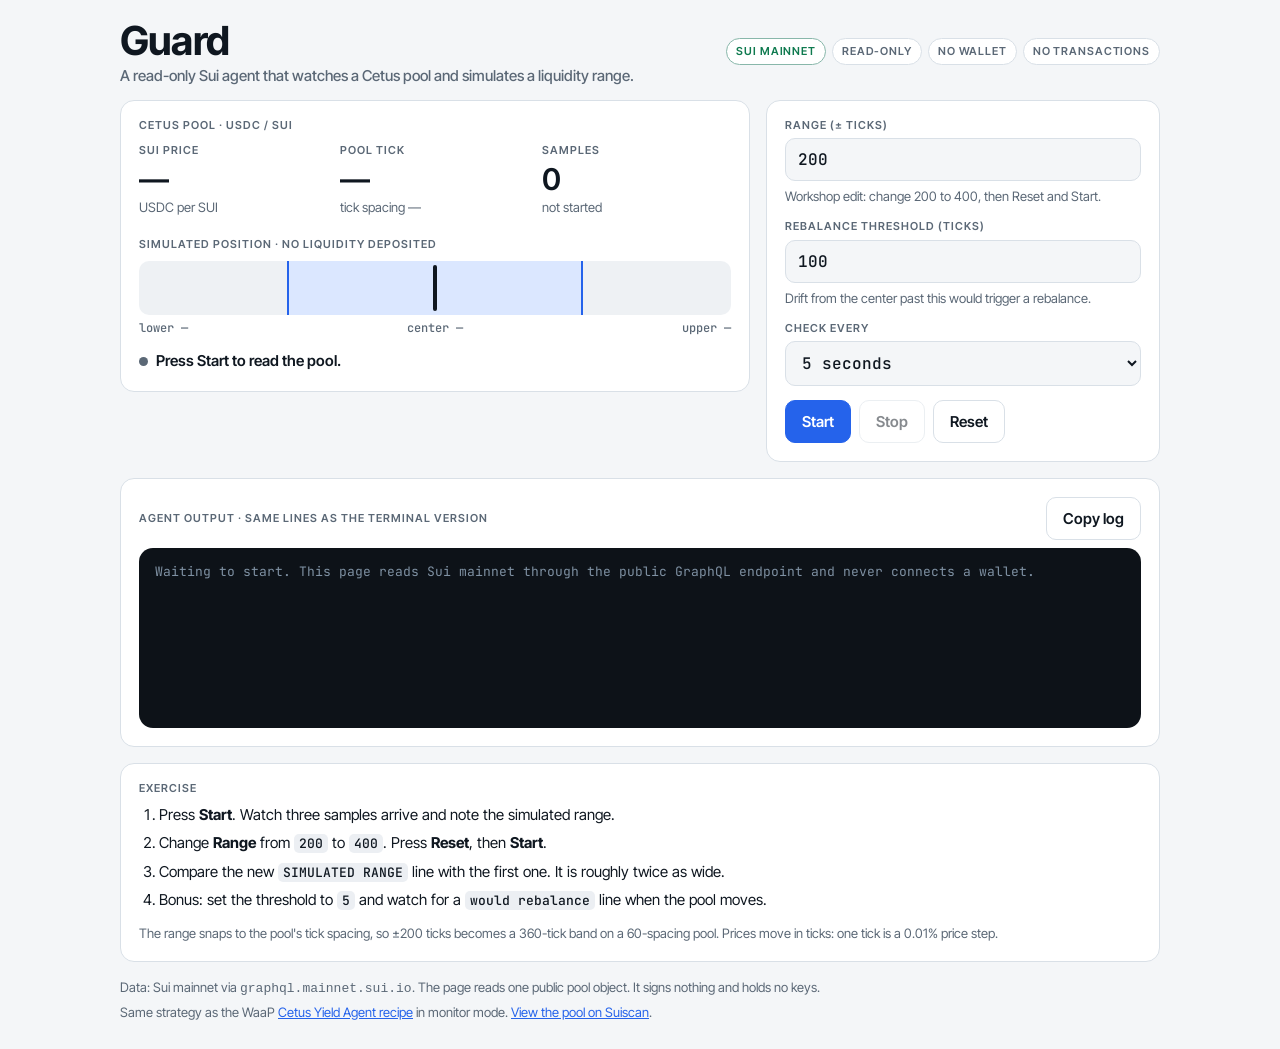
==== index.html @ 30304538 "Add Guard read-only Sui pool watcher for Basecamp Builder Lab Co-Authored-By: Claude Opus 5.5 <norep" ====
<!doctype html>
<html lang="en">
<head>
<meta charset="utf-8">
<meta name="viewport" content="width=device-width,initial-scale=1,viewport-fit=cover">
<title>Guard Pool Watcher</title>
<meta name="description" content="A read-only Sui agent that watches a Cetus pool and simulates a liquidity range. No wallet, no transactions.">
<link rel="preconnect" href="https://fonts.googleapis.com">
<link rel="preconnect" href="https://fonts.gstatic.com" crossorigin>
<link rel="stylesheet" href="https://fonts.googleapis.com/css2?family=Inter+Tight:wght@400;500;600;700&family=JetBrains+Mono:wght@400;600&display=swap">
<style>
/* Layout: instrument panel. Readout + range gauge on top, controls beside, terminal log below. */
:root {
  --bg: #f4f6f8;
  --panel: #ffffff;
  --ink: #0f1720;
  --muted: #5b6876;
  --line: #d9e0e7;
  --accent: #2563eb;      /* Sui-adjacent blue, used sparingly */
  --band: #dbe7ff;
  --ok: #0f7a4f;
  --warn: #b45309;
  --term-bg: #0d1218;
  --term-ink: #d6e2ee;
  --term-dim: #7f91a3;
  --font-ui: "Inter Tight", ui-sans-serif, system-ui, -apple-system, "Segoe UI", sans-serif;
  --font-mono: "JetBrains Mono", ui-monospace, SFMono-Regular, Menlo, Consolas, monospace;
  color-scheme: light;
}
@media (prefers-color-scheme: dark) {
  :root:not([data-theme="light"]) {
    --bg: #0a0e13; --panel: #121820; --ink: #e8eef4; --muted: #93a3b3; --line: #243040;
    --accent: #6ea0ff; --band: #1b2a44; --ok: #34d399; --warn: #fbbf24;
    --term-bg: #05080b; --term-ink: #d6e2ee; --term-dim: #6f8193; color-scheme: dark;
  }
}
:root[data-theme="dark"] {
  --bg: #0a0e13; --panel: #121820; --ink: #e8eef4; --muted: #93a3b3; --line: #243040;
  --accent: #6ea0ff; --band: #1b2a44; --ok: #34d399; --warn: #fbbf24;
  --term-bg: #05080b; --term-ink: #d6e2ee; --term-dim: #6f8193; color-scheme: dark;
}
* { box-sizing: border-box; }
html, body { margin: 0; }
body {
  background: var(--bg); color: var(--ink); font-family: var(--font-ui);
  font-size: 15px; line-height: 1.5; padding-inline: 16px;
  padding-block: calc(20px + env(safe-area-inset-top, 0px)) calc(28px + env(safe-area-inset-bottom, 0px));
}
.wrap { max-width: 1040px; margin: 0 auto; display: grid; gap: 16px; }
header { display: flex; flex-wrap: wrap; align-items: baseline; justify-content: space-between; gap: 8px 16px; }
h1 { font-size: clamp(28px, 4vw, 40px); line-height: 1.05; margin: 0; letter-spacing: -0.02em; text-wrap: balance; }
h1 small { display: block; font-size: 15px; font-weight: 500; color: var(--muted); letter-spacing: 0; margin-top: 6px; }
.chips { display: flex; flex-wrap: wrap; gap: 6px; }
.chip { font: 600 11px/1 var(--font-ui); text-transform: uppercase; letter-spacing: .08em; padding: 7px 9px; border-radius: 999px; border: 1px solid var(--line); color: var(--muted); background: var(--panel); }
.chip.live { color: var(--ok); border-color: color-mix(in srgb, var(--ok) 40%, var(--line)); }
.grid { display: grid; grid-template-columns: 1.6fr 1fr; gap: 16px; align-items: start; }
@media (max-width: 760px) { .grid { grid-template-columns: 1fr; } }
.panel { background: var(--panel); border: 1px solid var(--line); border-radius: 14px; padding: 18px; min-width: 0; }
.label { font: 600 11px/1.2 var(--font-ui); text-transform: uppercase; letter-spacing: .09em; color: var(--muted); }
.readout { display: grid; grid-template-columns: repeat(3, minmax(0, 1fr)); gap: 12px; }
@media (max-width: 460px) { .readout { grid-template-columns: repeat(2, minmax(0, 1fr)); } }
.metric .v { font: 600 clamp(22px, 3.2vw, 30px)/1.1 var(--font-ui); font-variant-numeric: tabular-nums; margin-top: 6px; overflow-wrap: anywhere; }
.metric .s { color: var(--muted); font-size: 13px; margin-top: 2px; }
.gauge { margin-top: 20px; }
.track { position: relative; height: 54px; margin-top: 10px; border-radius: 10px; background: color-mix(in srgb, var(--line) 45%, transparent); overflow: hidden; }
.bandfill { position: absolute; top: 0; bottom: 0; background: var(--band); border-left: 2px solid var(--accent); border-right: 2px solid var(--accent); transition: left .4s, width .4s; }
.center { position: absolute; top: 8px; bottom: 8px; width: 0; border-left: 1px dashed var(--muted); transition: left .4s; }
.marker { position: absolute; top: 4px; bottom: 4px; width: 4px; margin-left: -2px; border-radius: 2px; background: var(--ink); transition: left .4s; }
.ticks { display: flex; justify-content: space-between; font: 500 12px/1.3 var(--font-mono); color: var(--muted); margin-top: 6px; font-variant-numeric: tabular-nums; gap: 8px; }
.status { margin-top: 14px; font-weight: 600; display: flex; align-items: center; gap: 8px; flex-wrap: wrap; }
.dot { width: 9px; height: 9px; border-radius: 50%; background: var(--muted); flex: none; }
.status.ok .dot { background: var(--ok); } .status.ok { color: var(--ok); }
.status.warn .dot { background: var(--warn); } .status.warn { color: var(--warn); }
form { display: grid; gap: 14px; }
.field { display: grid; gap: 6px; }
.field input, .field select { font: 500 16px var(--font-mono); padding: 10px 12px; border-radius: 10px; border: 1px solid var(--line); background: var(--bg); color: var(--ink); width: 100%; min-width: 0; }
.field input:focus-visible, .field select:focus-visible, button:focus-visible { outline: 2px solid var(--accent); outline-offset: 2px; }
.hint { color: var(--muted); font-size: 13px; }
.buttons { display: flex; flex-wrap: wrap; gap: 8px; }
button { font: 600 15px var(--font-ui); padding: 11px 16px; border-radius: 10px; border: 1px solid var(--line); background: var(--panel); color: var(--ink); cursor: pointer; }
button.primary { background: var(--accent); border-color: var(--accent); color: #fff; }
button:disabled { opacity: .5; cursor: default; }
.term { background: var(--term-bg); color: var(--term-ink); border-radius: 14px; padding: 14px 16px; font: 13px/1.6 var(--font-mono); min-height: 180px; max-height: 340px; overflow: auto; white-space: pre-wrap; overflow-wrap: anywhere; }
.term .dim { color: var(--term-dim); }
.term .hot { color: #fbbf24; }
.termhead { display: flex; justify-content: space-between; align-items: center; gap: 8px; margin-bottom: 8px; }
ol.steps { margin: 8px 0 0; padding-left: 20px; display: grid; gap: 6px; }
ol.steps code, p code { font: 500 13px var(--font-mono); background: color-mix(in srgb, var(--line) 50%, transparent); padding: 1px 5px; border-radius: 5px; }
footer { color: var(--muted); font-size: 13px; display: grid; gap: 4px; }
footer a, .panel a { color: var(--accent); }
@media (prefers-reduced-motion: reduce) { .bandfill, .center, .marker { transition: none; } }
</style>
</head>
<body>
<div class="wrap">
  <header>
    <h1>Guard
      <small>A read-only Sui agent that watches a Cetus pool and simulates a liquidity range.</small>
    </h1>
    <div class="chips" aria-label="Safety">
      <span class="chip live" id="netChip">Sui mainnet</span>
      <span class="chip">Read-only</span>
      <span class="chip">No wallet</span>
      <span class="chip">No transactions</span>
    </div>
  </header>

  <div class="grid">
    <section class="panel" aria-live="polite">
      <div class="label" id="pairLabel">Cetus pool · USDC / SUI</div>
      <div class="readout" style="margin-top:12px">
        <div class="metric"><div class="label">SUI price</div><div class="v" id="price">—</div><div class="s" id="priceSub">USDC per SUI</div></div>
        <div class="metric"><div class="label">Pool tick</div><div class="v" id="tick">—</div><div class="s" id="tickSub">tick spacing —</div></div>
        <div class="metric"><div class="label">Samples</div><div class="v" id="samples">0</div><div class="s" id="lastRead">not started</div></div>
      </div>
      <div class="gauge">
        <div class="label">Simulated position · no liquidity deposited</div>
        <div class="track" id="track" role="img" aria-label="Simulated range and current tick">
          <div class="bandfill" id="band" style="left:25%;width:50%"></div>
          <div class="center" id="centerLine" style="left:50%"></div>
          <div class="marker" id="marker" style="left:50%"></div>
        </div>
        <div class="ticks"><span id="lowerT">lower —</span><span id="centerT">center —</span><span id="upperT">upper —</span></div>
      </div>
      <div class="status" id="status"><span class="dot"></span><span id="statusText">Press Start to read the pool.</span></div>
    </section>

    <section class="panel">
      <form id="cfg" autocomplete="off">
        <div class="field">
          <label class="label" for="range">Range (± ticks)</label>
          <input id="range" type="number" inputmode="numeric" min="20" max="5000" step="20" value="200">
          <span class="hint">Workshop edit: change 200 to 400, then Reset and Start.</span>
        </div>
        <div class="field">
          <label class="label" for="threshold">Rebalance threshold (ticks)</label>
          <input id="threshold" type="number" inputmode="numeric" min="1" max="5000" step="1" value="100">
          <span class="hint">Drift from the center past this would trigger a rebalance.</span>
        </div>
        <div class="field">
          <label class="label" for="interval">Check every</label>
          <select id="interval">
            <option value="5000" selected>5 seconds</option>
            <option value="10000">10 seconds</option>
            <option value="30000">30 seconds</option>
          </select>
        </div>
        <div class="buttons">
          <button type="button" class="primary" id="startBtn">Start</button>
          <button type="button" id="stopBtn" disabled>Stop</button>
          <button type="button" id="resetBtn">Reset</button>
        </div>
      </form>
    </section>
  </div>

  <section class="panel">
    <div class="termhead">
      <div class="label">Agent output · same lines as the terminal version</div>
      <button type="button" id="copyBtn">Copy log</button>
    </div>
    <div class="term" id="term" tabindex="0" aria-label="Agent log"><span class="dim">Waiting to start. This page reads Sui mainnet through the public GraphQL endpoint and never connects a wallet.</span></div>
  </section>

  <section class="panel">
    <div class="label">Exercise</div>
    <ol class="steps">
      <li>Press <b>Start</b>. Watch three samples arrive and note the simulated range.</li>
      <li>Change <b>Range</b> from <code>200</code> to <code>400</code>. Press <b>Reset</b>, then <b>Start</b>.</li>
      <li>Compare the new <code>SIMULATED RANGE</code> line with the first one. It is roughly twice as wide.</li>
      <li>Bonus: set the threshold to <code>5</code> and watch for a <code>would rebalance</code> line when the pool moves.</li>
    </ol>
    <p class="hint" style="margin:12px 0 0">The range snaps to the pool's tick spacing, so ±200 ticks becomes a 360-tick band on a 60-spacing pool. Prices move in ticks: one tick is a 0.01% price step.</p>
  </section>

  <footer>
    <span>Data: Sui mainnet via <code>graphql.mainnet.sui.io</code>. The page reads one public pool object. It signs nothing and holds no keys.</span>
    <span>Same strategy as the WaaP <a href="https://docs.waap.human.tech/recipes" target="_blank" rel="noopener">Cetus Yield Agent recipe</a> in monitor mode. <a id="poolLink" href="https://suiscan.xyz/mainnet/object/0xb8d7d9e66a60c239e7a60110efcf8de6c705580ed924d0dde141f4a0e2c90105" target="_blank" rel="noopener">View the pool on Suiscan</a>.</span>
  </footer>
</div>

<script>
(() => {
  const GQL = "https://graphql.mainnet.sui.io/graphql";
  const POOL = "0xb8d7d9e66a60c239e7a60110efcf8de6c705580ed924d0dde141f4a0e2c90105";
  const $ = (id) => document.getElementById(id);
  const term = $("term");
  let timer = null, samples = 0, sim = null, meta = null, lastTick = null, busy = false;

  const toI32 = (bits) => { const n = Number(bits); return n >= 2 ** 31 ? n - 2 ** 32 : n; };
  const align = (t, s) => Math.round(t / s) * s;   // matches the recipe's monitor mode
  const fmt = (n) => n.toLocaleString("en-US");

  function line(text, cls) {
    if (term.dataset.started !== "1") { term.textContent = ""; term.dataset.started = "1"; }
    const el = document.createElement("div");
    if (cls) el.className = cls;
    el.textContent = text;
    term.appendChild(el);
    term.scrollTop = term.scrollHeight;
  }

  async function gql(query) {
    const res = await fetch(GQL, { method: "POST", headers: { "Content-Type": "application/json" }, body: JSON.stringify({ query }) });
    if (!res.ok) throw new Error("HTTP " + res.status);
    const j = await res.json();
    if (j.errors) throw new Error(j.errors[0].message);
    return j.data;
  }

  async function loadMeta() {
    const d = await gql(`{ object(address: "${POOL}") { asMoveObject { contents { type { repr } } } } }`);
    const repr = d.object.asMoveObject.contents.type.repr;
    const m = repr.match(/<(.+),\s*(.+)>$/);
    const [a, b] = [m[1].trim(), m[2].trim()];
    const md = await gql(`{ a: coinMetadata(coinType: "${a}") { decimals symbol } b: coinMetadata(coinType: "${b}") { decimals symbol } }`);
    return { a: md.a, b: md.b };
  }

  async function readPool() {
    const d = await gql(`{ object(address: "${POOL}") { asMoveObject { contents { json } } } checkpoint { sequenceNumber timestamp } }`);
    const f = d.object.asMoveObject.contents.json;
    return {
      tick: toI32(f.current_tick_index.bits),
      spacing: Number(f.tick_spacing),
      sqrt: BigInt(f.current_sqrt_price),
      checkpoint: d.checkpoint.sequenceNumber,
      at: d.checkpoint.timestamp,
    };
  }

  function priceBPerA(sqrt) {
    // Cetus stores sqrt(price) as Q64.64; price = (sqrt / 2^64)^2 * 10^(decA - decB)
    const s = Number(sqrt) / 2 ** 64;
    return s * s * 10 ** (meta.a.decimals - meta.b.decimals);
  }

  function render(p, cfg) {
    const pb = priceBPerA(p.sqrt);                     // B per A
    const suiIsB = meta.b.symbol === "SUI";
    const suiPrice = suiIsB ? 1 / pb : pb;             // quote SUI in the other coin
    $("price").textContent = suiPrice.toFixed(4);
    $("priceSub").textContent = `${suiIsB ? meta.a.symbol : meta.b.symbol} per SUI`;
    $("tick").textContent = fmt(p.tick);
    $("tickSub").textContent = `tick spacing ${p.spacing}`;
    $("samples").textContent = samples;
    $("lastRead").textContent = `checkpoint ${fmt(Number(p.checkpoint))}`;
    if (!sim) return;
    const pad = Math.max(cfg.range * 0.6, 60);
    const lo = sim.lower - pad, hi = sim.upper + pad, span = hi - lo;
    const pct = (t) => Math.min(100, Math.max(0, ((t - lo) / span) * 100));
    $("band").style.left = pct(sim.lower) + "%";
    $("band").style.width = (pct(sim.upper) - pct(sim.lower)) + "%";
    $("centerLine").style.left = pct(sim.center) + "%";
    $("marker").style.left = pct(p.tick) + "%";
    $("lowerT").textContent = "lower " + fmt(sim.lower);
    $("centerT").textContent = "center " + fmt(sim.center);
    $("upperT").textContent = "upper " + fmt(sim.upper);
  }

  function setStatus(kind, text) {
    $("status").className = "status " + (kind || "");
    $("statusText").textContent = text;
  }

  function cfg() {
    return {
      range: Math.max(1, Number($("range").value) || 200),
      threshold: Math.max(1, Number($("threshold").value) || 100),
      interval: Number($("interval").value) || 5000,
    };
  }

  async function cycle() {
    if (busy) return;
    busy = true;
    const c = cfg();
    try {
      if (!meta) meta = await loadMeta();
      const p = await readPool();
      samples++;
      line(`Pool tick: ${p.tick} | samples: ${samples}`);
      if (!sim) {
        sim = { lower: align(p.tick - c.range, p.spacing), upper: align(p.tick + c.range, p.spacing), center: p.tick };
        line(`SIMULATED RANGE: ${sim.lower} → ${sim.upper}; no liquidity deposited`);
        setStatus("ok", `In range · drift 0 · threshold ${c.threshold}`);
      } else {
        const drift = Math.abs(p.tick - sim.center);
        const out = p.tick < sim.lower || p.tick > sim.upper;
        if (out || drift > c.threshold) {
          line(`would rebalance | drift ${drift} | threshold ${c.threshold}${out ? " | out of range" : ""}`, "hot");
          sim = { lower: align(p.tick - c.range, p.spacing), upper: align(p.tick + c.range, p.spacing), center: p.tick };
          line(`SIMULATED RANGE: ${sim.lower} → ${sim.upper}; no liquidity deposited`);
          setStatus("warn", `Would rebalance · drift ${drift} > ${c.threshold}. Simulated range re-centered.`);
        } else {
          line(`In range | drift ${drift} | threshold ${c.threshold}`);
          setStatus("ok", `In range · drift ${drift} · threshold ${c.threshold}`);
        }
      }
      lastTick = p.tick;
      render(p, c);
      $("netChip").textContent = "Sui mainnet · live";
    } catch (e) {
      line(`ERROR: could not read Sui (${e.message}). Retrying at the next check.`, "hot");
      setStatus("warn", "Can't reach Sui right now. Check the wifi; the page retries automatically.");
      $("netChip").textContent = "Sui mainnet · offline";
    } finally {
      busy = false;
    }
  }

  function start() {
    if (timer) return;
    const c = cfg();
    line(`LIVE POOL READS | mainnet | monitor | range ±${c.range} ticks`, "dim");
    $("startBtn").disabled = true; $("stopBtn").disabled = false;
    ["range", "threshold", "interval"].forEach((id) => ($(id).disabled = true));
    cycle();
    timer = setInterval(cycle, c.interval);
  }
  function stop() {
    clearInterval(timer); timer = null;
    $("startBtn").disabled = false; $("stopBtn").disabled = true;
    ["range", "threshold", "interval"].forEach((id) => ($(id).disabled = false));
    line("stopped", "dim");
  }
  function reset() {
    if (timer) stop();
    sim = null; samples = 0;
    $("samples").textContent = "0";
    setStatus("", "Reset. Press Start to open a new simulated position.");
    line("---- reset ----", "dim");
  }

  // Optional presets for QR links: ?range=400&threshold=5&autostart=1
  const q = new URLSearchParams(location.search);
  if (q.get("range")) $("range").value = q.get("range");
  if (q.get("threshold")) $("threshold").value = q.get("threshold");
  if (q.get("autostart") === "1") setTimeout(start, 0);

  $("startBtn").addEventListener("click", start);
  $("stopBtn").addEventListener("click", stop);
  $("resetBtn").addEventListener("click", reset);
  $("copyBtn").addEventListener("click", async () => {
    const text = term.innerText;
    try { await navigator.clipboard.writeText(text); $("copyBtn").textContent = "Copied"; }
    catch { const r = document.createRange(); r.selectNodeContents(term); const s = getSelection(); s.removeAllRanges(); s.addRange(r); $("copyBtn").textContent = "Selected"; }
    setTimeout(() => ($("copyBtn").textContent = "Copy log"), 1500);
  });
})();
</script>
</body>
</html>
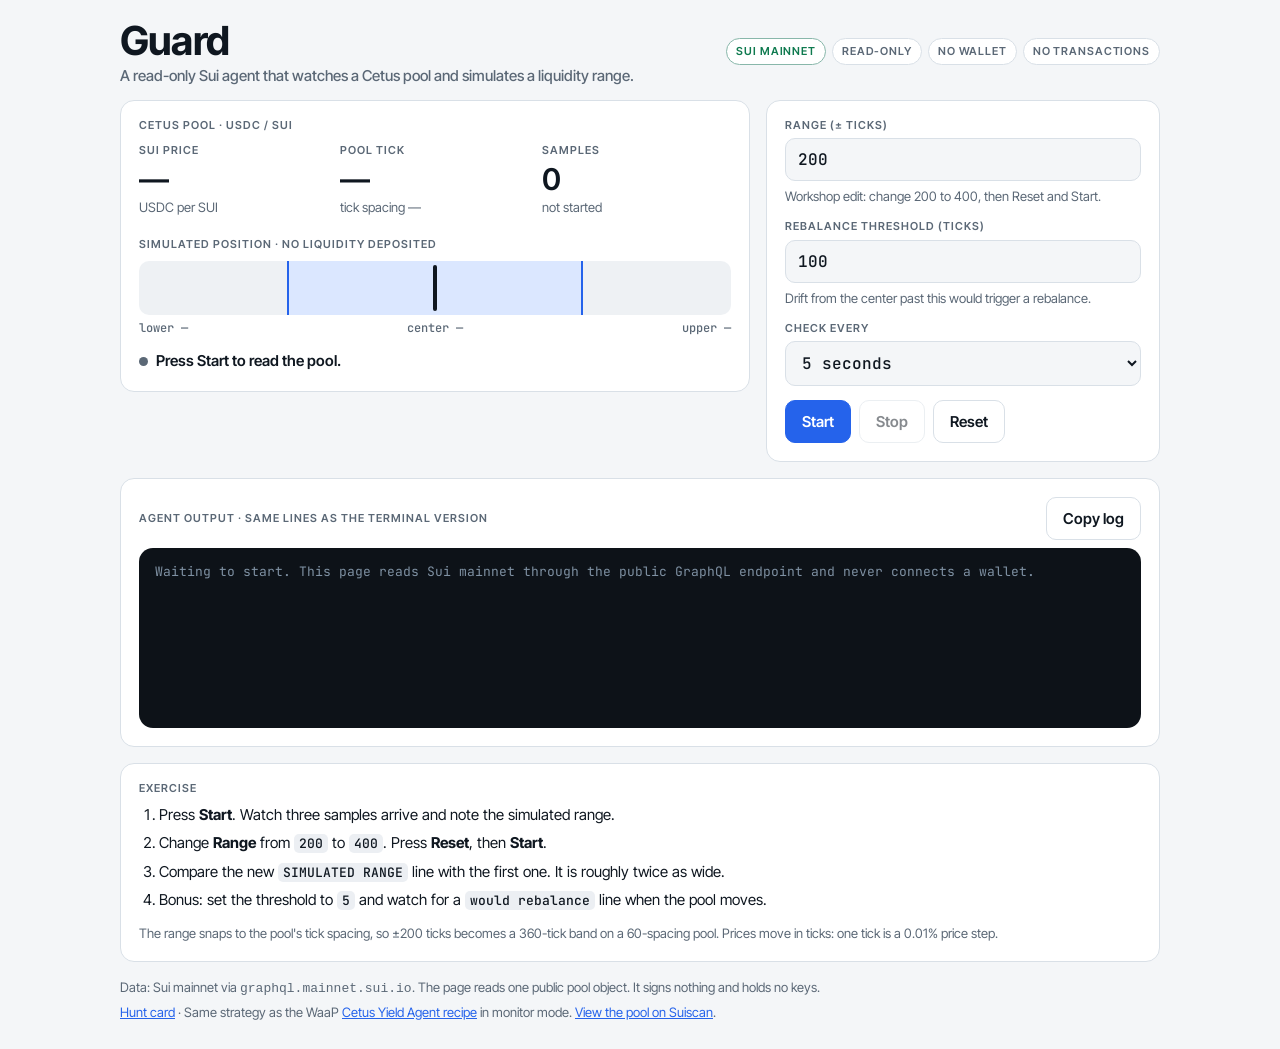
==== commit 6633319e: "Add Hunt research card and link it from Guard Co-Authored-By: Claude Opus 5.5 <noreply@anthropic.com" ====
--- a/index.html
+++ b/index.html
@@ -175,7 +175,7 @@
 
   <footer>
     <span>Data: Sui mainnet via <code>graphql.mainnet.sui.io</code>. The page reads one public pool object. It signs nothing and holds no keys.</span>
-    <span>Same strategy as the WaaP <a href="https://docs.waap.human.tech/recipes" target="_blank" rel="noopener">Cetus Yield Agent recipe</a> in monitor mode. <a id="poolLink" href="https://suiscan.xyz/mainnet/object/0xb8d7d9e66a60c239e7a60110efcf8de6c705580ed924d0dde141f4a0e2c90105" target="_blank" rel="noopener">View the pool on Suiscan</a>.</span>
+    <span><a href="hunt.html">Hunt card</a> · Same strategy as the WaaP <a href="https://docs.waap.human.tech/recipes" target="_blank" rel="noopener">Cetus Yield Agent recipe</a> in monitor mode. <a id="poolLink" href="https://suiscan.xyz/mainnet/object/0xb8d7d9e66a60c239e7a60110efcf8de6c705580ed924d0dde141f4a0e2c90105" target="_blank" rel="noopener">View the pool on Suiscan</a>.</span>
   </footer>
 </div>
 
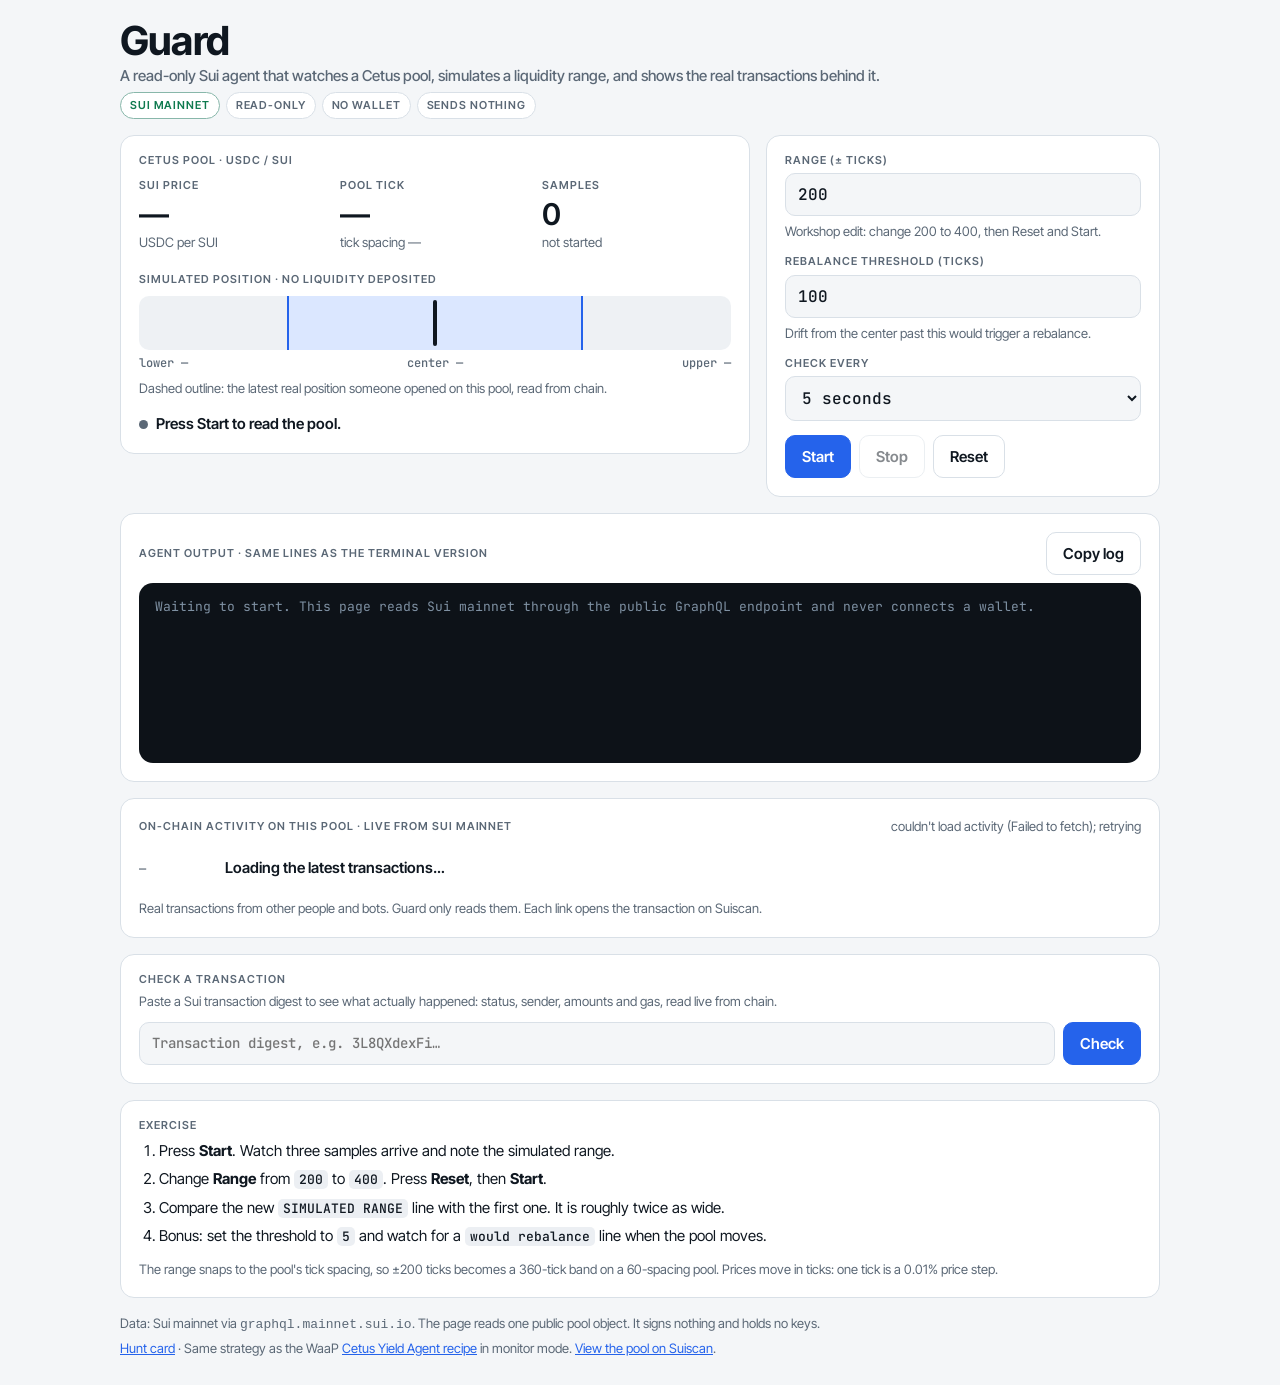
==== commit bfe10050: "Show live pool transactions, real positions and a transaction checker with Suiscan links Co-Authored" ====
--- a/index.html
+++ b/index.html
@@ -86,6 +86,25 @@
 .termhead { display: flex; justify-content: space-between; align-items: center; gap: 8px; margin-bottom: 8px; }
 ol.steps { margin: 8px 0 0; padding-left: 20px; display: grid; gap: 6px; }
 ol.steps code, p code { font: 500 13px var(--font-mono); background: color-mix(in srgb, var(--line) 50%, transparent); padding: 1px 5px; border-radius: 5px; }
+.realband { position: absolute; top: 15px; bottom: 15px; border: 2px dashed var(--ok); border-radius: 6px; transition: left .4s, width .4s; }
+.real { margin-top: 8px; font-size: 13px; color: var(--muted); }
+.real b { color: var(--ok); font-weight: 600; }
+.acts { list-style: none; margin: 10px 0 0; padding: 0; display: grid; }
+.acts li { display: grid; grid-template-columns: 74px minmax(0, 1fr) auto; gap: 4px 12px; align-items: baseline; padding: 10px 0; border-top: 1px solid var(--line); }
+.acts li:first-child { border-top: 0; }
+.acts .t { font: 500 12px var(--font-mono); color: var(--muted); font-variant-numeric: tabular-nums; }
+.acts .what { font-weight: 600; min-width: 0; overflow-wrap: anywhere; }
+.acts .what span { display: block; font-weight: 400; color: var(--muted); font-size: 13px; }
+.acts a { white-space: nowrap; font-size: 13px; }
+@media (max-width: 460px) { .acts li { grid-template-columns: 1fr auto; } .acts .t { grid-column: 1 / -1; } }
+.txrow { display: flex; gap: 8px; flex-wrap: wrap; margin-top: 10px; }
+.txrow input { flex: 1 1 260px; min-width: 0; font: 500 14px var(--font-mono); padding: 10px 12px; border-radius: 10px; border: 1px solid var(--line); background: var(--bg); color: var(--ink); }
+.txrow input:focus-visible { outline: 2px solid var(--accent); outline-offset: 2px; }
+.kv { display: grid; grid-template-columns: max-content minmax(0, 1fr); gap: 6px 14px; margin-top: 12px; font-size: 14px; }
+.kv dt { color: var(--muted); }
+.kv dd { margin: 0; min-width: 0; overflow-wrap: anywhere; font-variant-numeric: tabular-nums; }
+.pill { display: inline-block; font: 600 11px/1 var(--font-ui); letter-spacing: .06em; text-transform: uppercase; padding: 5px 8px; border-radius: 999px; }
+.pill.ok { color: var(--ok); border: 1px solid var(--ok); } .pill.bad { color: var(--warn); border: 1px solid var(--warn); }
 footer { color: var(--muted); font-size: 13px; display: grid; gap: 4px; }
 footer a, .panel a { color: var(--accent); }
 @media (prefers-reduced-motion: reduce) { .bandfill, .center, .marker { transition: none; } }
@@ -95,13 +114,13 @@
 <div class="wrap">
   <header>
     <h1>Guard
-      <small>A read-only Sui agent that watches a Cetus pool and simulates a liquidity range.</small>
+      <small>A read-only Sui agent that watches a Cetus pool, simulates a liquidity range, and shows the real transactions behind it.</small>
     </h1>
     <div class="chips" aria-label="Safety">
       <span class="chip live" id="netChip">Sui mainnet</span>
       <span class="chip">Read-only</span>
       <span class="chip">No wallet</span>
-      <span class="chip">No transactions</span>
+      <span class="chip">Sends nothing</span>
     </div>
   </header>
 
@@ -117,10 +136,12 @@
         <div class="label">Simulated position · no liquidity deposited</div>
         <div class="track" id="track" role="img" aria-label="Simulated range and current tick">
           <div class="bandfill" id="band" style="left:25%;width:50%"></div>
+          <div class="realband" id="realBand" hidden></div>
           <div class="center" id="centerLine" style="left:50%"></div>
           <div class="marker" id="marker" style="left:50%"></div>
         </div>
         <div class="ticks"><span id="lowerT">lower —</span><span id="centerT">center —</span><span id="upperT">upper —</span></div>
+        <div class="real" id="realLine">Dashed outline: the latest real position someone opened on this pool, read from chain.</div>
       </div>
       <div class="status" id="status"><span class="dot"></span><span id="statusText">Press Start to read the pool.</span></div>
     </section>
@@ -163,6 +184,25 @@
   </section>
 
   <section class="panel">
+    <div class="termhead">
+      <div class="label">On-chain activity on this pool · live from Sui mainnet</div>
+      <span class="hint" id="actMeta">refreshes every 15 seconds</span>
+    </div>
+    <ul class="acts" id="acts"><li><span class="t">—</span><span class="what">Loading the latest transactions…</span><span></span></li></ul>
+    <p class="hint" style="margin:10px 0 0">Real transactions from other people and bots. Guard only reads them. Each link opens the transaction on Suiscan.</p>
+  </section>
+
+  <section class="panel">
+    <div class="label">Check a transaction</div>
+    <p class="hint" style="margin:6px 0 0">Paste a Sui transaction digest to see what actually happened: status, sender, amounts and gas, read live from chain.</p>
+    <form class="txrow" id="txForm" autocomplete="off">
+      <input id="txInput" type="text" inputmode="text" spellcheck="false" placeholder="Transaction digest, e.g. 3L8QXdexFi…" aria-label="Transaction digest">
+      <button type="submit" class="primary">Check</button>
+    </form>
+    <div id="txOut" aria-live="polite"></div>
+  </section>
+
+  <section class="panel">
     <div class="label">Exercise</div>
     <ol class="steps">
       <li>Press <b>Start</b>. Watch three samples arrive and note the simulated range.</li>
@@ -185,7 +225,16 @@
   const POOL = "0xb8d7d9e66a60c239e7a60110efcf8de6c705580ed924d0dde141f4a0e2c90105";
   const $ = (id) => document.getElementById(id);
   const term = $("term");
-  let timer = null, samples = 0, sim = null, meta = null, lastTick = null, busy = false;
+  const EXP = "https://suiscan.xyz/mainnet";
+  let timer = null, samples = 0, sim = null, meta = null, lastTick = null, busy = false, realPos = null;
+  const coinCache = {};
+
+  function link(href, text) {
+    const a = document.createElement("a");
+    a.href = href; a.target = "_blank"; a.rel = "noopener"; a.textContent = text;
+    return a;
+  }
+  const short = (s) => s.slice(0, 6) + "…" + s.slice(-4);
 
   const toI32 = (bits) => { const n = Number(bits); return n >= 2 ** 31 ? n - 2 ** 32 : n; };
   const align = (t, s) => Math.round(t / s) * s;   // matches the recipe's monitor mode
@@ -244,11 +293,17 @@
     $("tick").textContent = fmt(p.tick);
     $("tickSub").textContent = `tick spacing ${p.spacing}`;
     $("samples").textContent = samples;
-    $("lastRead").textContent = `checkpoint ${fmt(Number(p.checkpoint))}`;
+    const cp = $("lastRead"); cp.textContent = "";
+    cp.append("checkpoint ", link(EXP + "/checkpoint/" + p.checkpoint, fmt(Number(p.checkpoint))));
     if (!sim) return;
     const pad = Math.max(cfg.range * 0.6, 60);
     const lo = sim.lower - pad, hi = sim.upper + pad, span = hi - lo;
     const pct = (t) => Math.min(100, Math.max(0, ((t - lo) / span) * 100));
+    if (realPos) {
+      $("realBand").hidden = false;
+      $("realBand").style.left = pct(realPos.lower) + "%";
+      $("realBand").style.width = Math.max(0.6, pct(realPos.upper) - pct(realPos.lower)) + "%";
+    }
     $("band").style.left = pct(sim.lower) + "%";
     $("band").style.width = (pct(sim.upper) - pct(sim.lower)) + "%";
     $("centerLine").style.left = pct(sim.center) + "%";
@@ -332,11 +387,145 @@
     line("---- reset ----", "dim");
   }
 
-  // Optional presets for QR links: ?range=400&threshold=5&autostart=1
+  // ---------- On-chain activity: real transactions touching this pool ----------
+  const amt = (raw, dec) => {
+    const v = Number(raw) / 10 ** dec;
+    return v.toLocaleString("en-US", { maximumFractionDigits: v >= 100 ? 0 : v >= 1 ? 2 : 4 });
+  };
+  const pair = (j) => `${amt(j.amount_a, meta.a.decimals)} ${meta.a.symbol} + ${amt(j.amount_b, meta.b.decimals)} ${meta.b.symbol}`;
+  const rng = (j) => `${fmt(toI32(j.tick_lower.bits))} → ${fmt(toI32(j.tick_upper.bits))}`;
+  const RULES = [
+    ["SwapEvent", (j) => j.atob
+      ? ["Swap", `${amt(j.amount_in, meta.a.decimals)} ${meta.a.symbol} → ${amt(j.amount_out, meta.b.decimals)} ${meta.b.symbol}`]
+      : ["Swap", `${amt(j.amount_in, meta.b.decimals)} ${meta.b.symbol} → ${amt(j.amount_out, meta.a.decimals)} ${meta.a.symbol}`]],
+    ["AddLiquidityV2Event", (j) => ["Add liquidity", `range ${rng(j)} · ${pair(j)}`]],
+    ["AddLiquidityEvent", (j) => ["Add liquidity", `range ${rng(j)} · ${pair(j)}`]],
+    ["RemoveLiquidityV2Event", (j) => ["Remove liquidity", `range ${rng(j)} · ${pair(j)}`]],
+    ["RemoveLiquidityEvent", (j) => ["Remove liquidity", `range ${rng(j)} · ${pair(j)}`]],
+    ["OpenPositionEvent", (j) => ["Open position", `range ${rng(j)}`]],
+    ["ClosePositionEvent", () => ["Close position", ""]],
+    ["CollectFeeEvent", (j) => ["Collect fees", pair(j)]],
+    ["CollectRewardV2Event", () => ["Collect rewards", ""]],
+    ["CollectProtocolFeeEvent", (j) => ["Protocol fee", pair(j)]],
+  ];
+  function poolEvents(tx) {
+    return tx.effects.events.nodes.map((n) => n.contents)
+      .filter((c) => c.type.repr.includes("::pool::") && c.json && c.json.pool === POOL)
+      .map((c) => ({ kind: c.type.repr.split("::").pop(), json: c.json }));
+  }
+  function describe(evs) {
+    for (const [kind, fn] of RULES) {
+      const hit = evs.find((e) => e.kind === kind);
+      if (hit) { try { const [t, d] = fn(hit.json); return [t, d, evs.length - 1]; } catch { return [kind, "", evs.length - 1]; } }
+    }
+    return ["Uses this pool", "reads or routes through it", 0];
+  }
+
+  async function loadActivity() {
+    try {
+      if (!meta) meta = await loadMeta();
+      const d = await gql(`{ transactions(last: 50, filter: { affectedObject: "${POOL}" }) { nodes { digest sender { address } effects { status timestamp events(first: 50) { nodes { contents { type { repr } json } } } } } } }`);
+      const all = d.transactions.nodes.slice().reverse();     // newest first
+      const withEv = all.map((tx) => ({ tx, evs: poolEvents(tx) }));
+      const acting = withEv.filter((x) => x.evs.length).slice(0, 6);
+      const readers = withEv.filter((x) => !x.evs.length);
+      const ul = $("acts"); ul.textContent = "";
+      const txs = all;
+      for (const { tx, evs } of acting) {
+        const [title, detail, more] = describe(evs);
+        const posEv = evs.find((e) => e.kind === "OpenPositionEvent" || e.kind.startsWith("AddLiquidity"));
+        if (posEv && (!realPos || tx.effects.timestamp > realPos.at)) {
+          realPos = { lower: toI32(posEv.json.tick_lower.bits), upper: toI32(posEv.json.tick_upper.bits), digest: tx.digest, at: tx.effects.timestamp };
+        }
+        const li = document.createElement("li");
+        const t = document.createElement("span"); t.className = "t"; t.textContent = new Date(tx.effects.timestamp).toLocaleTimeString("en-GB");
+        const w = document.createElement("span"); w.className = "what";
+        w.textContent = title + (tx.effects.status === "SUCCESS" ? "" : " (failed)");
+        const sub = document.createElement("span");
+        sub.append(detail ? detail + " · " : "", "by ", link(EXP + "/account/" + tx.sender.address, short(tx.sender.address)), more > 0 ? ` · +${more} more pool actions` : "");
+        w.appendChild(sub);
+        const a = link(EXP + "/tx/" + tx.digest, "Suiscan ↗");
+        li.append(t, w, a); ul.appendChild(li);
+      }
+      if (readers.length) {
+        const li = document.createElement("li");
+        const t = document.createElement("span"); t.className = "t"; t.textContent = "also";
+        const w = document.createElement("span"); w.className = "what";
+        w.textContent = `${readers.length} more transactions read this pool`;
+        const sub = document.createElement("span");
+        sub.textContent = "Trading bots and aggregators checking its price without changing liquidity.";
+        w.appendChild(sub);
+        li.append(t, w, link(EXP + "/tx/" + readers[0].tx.digest, "example ↗")); ul.appendChild(li);
+      }
+      if (!acting.length && !readers.length) ul.textContent = "No recent transactions found.";
+      if (txs.length) {
+        const span = (new Date(txs[0].effects.timestamp) - new Date(txs[txs.length - 1].effects.timestamp)) / 1000;
+        $("actMeta").textContent = `${txs.length} transactions in the last ${Math.max(1, Math.round(span))}s · refreshes every 15s`;
+      }
+      if (realPos) {
+        const rl = $("realLine"); rl.textContent = "";
+        rl.append("Dashed outline: a real position opened on this pool at ",
+          Object.assign(document.createElement("b"), { textContent: `${fmt(realPos.lower)} → ${fmt(realPos.upper)}` }),
+          " · ", link(EXP + "/tx/" + realPos.digest, "see the transaction ↗"));
+      }
+    } catch (e) {
+      $("actMeta").textContent = "couldn't load activity (" + e.message + "); retrying";
+    }
+  }
+
+  // ---------- Check a transaction by digest ----------
+  async function coin(type) {
+    if (coinCache[type]) return coinCache[type];
+    try {
+      const d = await gql(`{ coinMetadata(coinType: "${type}") { decimals symbol } }`);
+      coinCache[type] = d.coinMetadata || { decimals: 0, symbol: type.split("::").pop() };
+    } catch { coinCache[type] = { decimals: 0, symbol: type.split("::").pop() }; }
+    return coinCache[type];
+  }
+  async function checkTx(digest) {
+    const out = $("txOut"); out.textContent = "";
+    digest = digest.trim();
+    if (!/^[1-9A-HJ-NP-Za-km-z]{43,44}$/.test(digest)) { out.append(Object.assign(document.createElement("p"), { className: "hint", textContent: "That doesn't look like a Sui transaction digest. It is 43 or 44 letters and digits." })); return; }
+    out.append(Object.assign(document.createElement("p"), { className: "hint", textContent: "Reading from Sui…" }));
+    try {
+      if (!meta) meta = await loadMeta();
+      const d = await gql(`{ transaction(digest: "${digest}") { digest sender { address } effects { status timestamp checkpoint { sequenceNumber } gasEffects { gasSummary { computationCost storageCost storageRebate } } balanceChanges(first: 20) { nodes { owner { address } amount coinType { repr } } } events(first: 50) { nodes { contents { type { repr } json } } } } } }`);
+      out.textContent = "";
+      const tx = d.transaction;
+      if (!tx) { out.append(Object.assign(document.createElement("p"), { className: "hint", textContent: "Not found on Sui mainnet. Check the digest, or wait a few seconds if it was just sent." })); return; }
+      const e = tx.effects, g = e.gasEffects.gasSummary;
+            const dl = document.createElement("dl"); dl.className = "kv";
+      const row = (k, v) => { const dt = document.createElement("dt"); dt.textContent = k; const dd = document.createElement("dd"); dd.append(...[].concat(v)); dl.append(dt, dd); };
+      row("Status", Object.assign(document.createElement("span"), { className: "pill " + (e.status === "SUCCESS" ? "ok" : "bad"), textContent: e.status === "SUCCESS" ? "Success" : "Failed" }));
+      row("Time", new Date(e.timestamp).toLocaleString("en-GB"));
+      row("Checkpoint", link(EXP + "/checkpoint/" + e.checkpoint.sequenceNumber, fmt(Number(e.checkpoint.sequenceNumber))));
+      row("Sender", link(EXP + "/account/" + tx.sender.address, short(tx.sender.address)));
+      const comp = Number(g.computationCost) / 1e9, stor = (Number(g.storageCost) - Number(g.storageRebate)) / 1e9;
+      row("Gas", `${comp.toFixed(6)} SUI compute · storage ${stor >= 0 ? stor.toFixed(6) + " SUI" : "refund " + (-stor).toFixed(6) + " SUI"}`);
+      for (const b of e.balanceChanges.nodes.slice(0, 8)) {
+        const m = await coin(b.coinType.repr), v = Number(b.amount) / 10 ** m.decimals;
+        row("Balance change", [b.owner ? link(EXP + "/account/" + b.owner.address, short(b.owner.address)) : "object", ` ${v > 0 ? "+" : ""}${v.toLocaleString("en-US", { maximumFractionDigits: 6 })} ${m.symbol}`]);
+      }
+      const evs = poolEvents(tx);
+      if (evs.length) { const [t, dsc] = describe(evs); row("On this pool", `${t}${dsc ? " · " + dsc : ""}`); }
+      row("Explorer", link(EXP + "/tx/" + tx.digest, "Open on Suiscan ↗"));
+      out.appendChild(dl);
+    } catch (err) {
+      out.textContent = "";
+      out.append(Object.assign(document.createElement("p"), { className: "hint", textContent: "Couldn't read Sui right now (" + err.message + "). Try again in a moment." }));
+    }
+  }
+  $("txForm").addEventListener("submit", (ev) => { ev.preventDefault(); checkTx($("txInput").value); });
+
+  loadActivity();
+  setInterval(loadActivity, 15000);
+
+  // Optional presets for QR links: ?range=400&threshold=5&autostart=1&tx=<digest>
   const q = new URLSearchParams(location.search);
   if (q.get("range")) $("range").value = q.get("range");
   if (q.get("threshold")) $("threshold").value = q.get("threshold");
   if (q.get("autostart") === "1") setTimeout(start, 0);
+  if (q.get("tx")) { $("txInput").value = q.get("tx"); checkTx(q.get("tx")); }
 
   $("startBtn").addEventListener("click", start);
   $("stopBtn").addEventListener("click", stop);
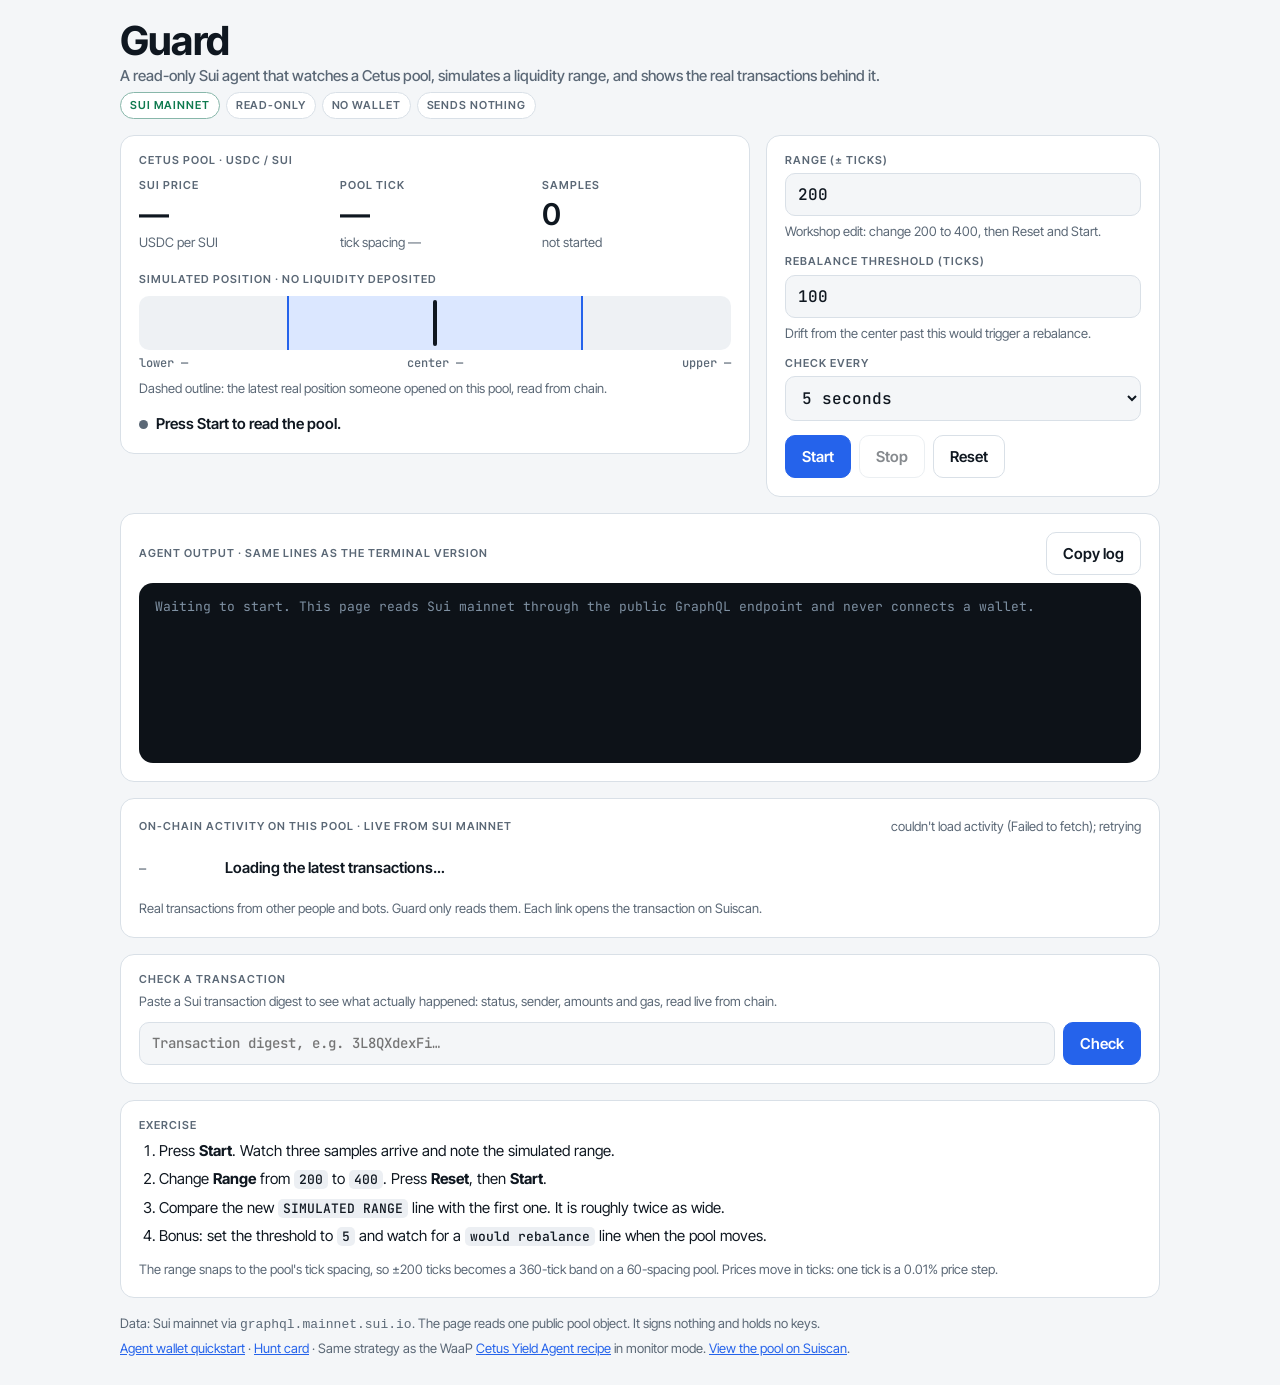
==== commit 52626dd9: "Add tested WaaP CLI agent-wallet quickstart for builders Co-Authored-By: Claude Opus 5.5 <noreply@an" ====
--- a/index.html
+++ b/index.html
@@ -192,7 +192,7 @@
     <p class="hint" style="margin:10px 0 0">Real transactions from other people and bots. Guard only reads them. Each link opens the transaction on Suiscan.</p>
   </section>
 
-  <section class="panel">
+  <section class="panel" id="check">
     <div class="label">Check a transaction</div>
     <p class="hint" style="margin:6px 0 0">Paste a Sui transaction digest to see what actually happened: status, sender, amounts and gas, read live from chain.</p>
     <form class="txrow" id="txForm" autocomplete="off">
@@ -215,7 +215,7 @@
 
   <footer>
     <span>Data: Sui mainnet via <code>graphql.mainnet.sui.io</code>. The page reads one public pool object. It signs nothing and holds no keys.</span>
-    <span><a href="hunt.html">Hunt card</a> · Same strategy as the WaaP <a href="https://docs.waap.human.tech/recipes" target="_blank" rel="noopener">Cetus Yield Agent recipe</a> in monitor mode. <a id="poolLink" href="https://suiscan.xyz/mainnet/object/0xb8d7d9e66a60c239e7a60110efcf8de6c705580ed924d0dde141f4a0e2c90105" target="_blank" rel="noopener">View the pool on Suiscan</a>.</span>
+    <span><a href="cli.html">Agent wallet quickstart</a> · <a href="hunt.html">Hunt card</a> · Same strategy as the WaaP <a href="https://docs.waap.human.tech/recipes" target="_blank" rel="noopener">Cetus Yield Agent recipe</a> in monitor mode. <a id="poolLink" href="https://suiscan.xyz/mainnet/object/0xb8d7d9e66a60c239e7a60110efcf8de6c705580ed924d0dde141f4a0e2c90105" target="_blank" rel="noopener">View the pool on Suiscan</a>.</span>
   </footer>
 </div>
 
@@ -226,6 +226,9 @@
   const $ = (id) => document.getElementById(id);
   const term = $("term");
   const EXP = "https://suiscan.xyz/mainnet";
+  const TXNET = new URLSearchParams(location.search).get("net") === "testnet" ? "testnet" : "mainnet";
+  const TX_GQL = TXNET === "testnet" ? "https://graphql.testnet.sui.io/graphql" : GQL;
+  const TX_EXP = "https://suiscan.xyz/" + TXNET;
   let timer = null, samples = 0, sim = null, meta = null, lastTick = null, busy = false, realPos = null;
   const coinCache = {};
 
@@ -249,8 +252,8 @@
     term.scrollTop = term.scrollHeight;
   }
 
-  async function gql(query) {
-    const res = await fetch(GQL, { method: "POST", headers: { "Content-Type": "application/json" }, body: JSON.stringify({ query }) });
+  async function gql(query, endpoint) {
+    const res = await fetch(endpoint || GQL, { method: "POST", headers: { "Content-Type": "application/json" }, body: JSON.stringify({ query }) });
     if (!res.ok) throw new Error("HTTP " + res.status);
     const j = await res.json();
     if (j.errors) throw new Error(j.errors[0].message);
@@ -477,7 +480,7 @@
   async function coin(type) {
     if (coinCache[type]) return coinCache[type];
     try {
-      const d = await gql(`{ coinMetadata(coinType: "${type}") { decimals symbol } }`);
+      const d = await gql(`{ coinMetadata(coinType: "${type}") { decimals symbol } }`, TX_GQL);
       coinCache[type] = d.coinMetadata || { decimals: 0, symbol: type.split("::").pop() };
     } catch { coinCache[type] = { decimals: 0, symbol: type.split("::").pop() }; }
     return coinCache[type];
@@ -489,26 +492,27 @@
     out.append(Object.assign(document.createElement("p"), { className: "hint", textContent: "Reading from Sui…" }));
     try {
       if (!meta) meta = await loadMeta();
-      const d = await gql(`{ transaction(digest: "${digest}") { digest sender { address } effects { status timestamp checkpoint { sequenceNumber } gasEffects { gasSummary { computationCost storageCost storageRebate } } balanceChanges(first: 20) { nodes { owner { address } amount coinType { repr } } } events(first: 50) { nodes { contents { type { repr } json } } } } } }`);
+      const d = await gql(`{ transaction(digest: "${digest}") { digest sender { address } effects { status timestamp checkpoint { sequenceNumber } gasEffects { gasSummary { computationCost storageCost storageRebate } } balanceChanges(first: 20) { nodes { owner { address } amount coinType { repr } } } events(first: 50) { nodes { contents { type { repr } json } } } } } }`, TX_GQL);
       out.textContent = "";
       const tx = d.transaction;
-      if (!tx) { out.append(Object.assign(document.createElement("p"), { className: "hint", textContent: "Not found on Sui mainnet. Check the digest, or wait a few seconds if it was just sent." })); return; }
+      if (!tx) { out.append(Object.assign(document.createElement("p"), { className: "hint", textContent: `Not found on Sui ${TXNET}. Check the digest and network, or wait a few seconds if it was just sent.` })); return; }
       const e = tx.effects, g = e.gasEffects.gasSummary;
             const dl = document.createElement("dl"); dl.className = "kv";
       const row = (k, v) => { const dt = document.createElement("dt"); dt.textContent = k; const dd = document.createElement("dd"); dd.append(...[].concat(v)); dl.append(dt, dd); };
       row("Status", Object.assign(document.createElement("span"), { className: "pill " + (e.status === "SUCCESS" ? "ok" : "bad"), textContent: e.status === "SUCCESS" ? "Success" : "Failed" }));
       row("Time", new Date(e.timestamp).toLocaleString("en-GB"));
-      row("Checkpoint", link(EXP + "/checkpoint/" + e.checkpoint.sequenceNumber, fmt(Number(e.checkpoint.sequenceNumber))));
-      row("Sender", link(EXP + "/account/" + tx.sender.address, short(tx.sender.address)));
+      row("Network", "Sui " + TXNET);
+      row("Checkpoint", link(TX_EXP + "/checkpoint/" + e.checkpoint.sequenceNumber, fmt(Number(e.checkpoint.sequenceNumber))));
+      row("Sender", link(TX_EXP + "/account/" + tx.sender.address, short(tx.sender.address)));
       const comp = Number(g.computationCost) / 1e9, stor = (Number(g.storageCost) - Number(g.storageRebate)) / 1e9;
       row("Gas", `${comp.toFixed(6)} SUI compute · storage ${stor >= 0 ? stor.toFixed(6) + " SUI" : "refund " + (-stor).toFixed(6) + " SUI"}`);
       for (const b of e.balanceChanges.nodes.slice(0, 8)) {
         const m = await coin(b.coinType.repr), v = Number(b.amount) / 10 ** m.decimals;
-        row("Balance change", [b.owner ? link(EXP + "/account/" + b.owner.address, short(b.owner.address)) : "object", ` ${v > 0 ? "+" : ""}${v.toLocaleString("en-US", { maximumFractionDigits: 6 })} ${m.symbol}`]);
+        row("Balance change", [b.owner ? link(TX_EXP + "/account/" + b.owner.address, short(b.owner.address)) : "object", ` ${v > 0 ? "+" : ""}${v.toLocaleString("en-US", { maximumFractionDigits: 6 })} ${m.symbol}`]);
       }
       const evs = poolEvents(tx);
       if (evs.length) { const [t, dsc] = describe(evs); row("On this pool", `${t}${dsc ? " · " + dsc : ""}`); }
-      row("Explorer", link(EXP + "/tx/" + tx.digest, "Open on Suiscan ↗"));
+      row("Explorer", link(TX_EXP + "/tx/" + tx.digest, "Open on Suiscan ↗"));
       out.appendChild(dl);
     } catch (err) {
       out.textContent = "";
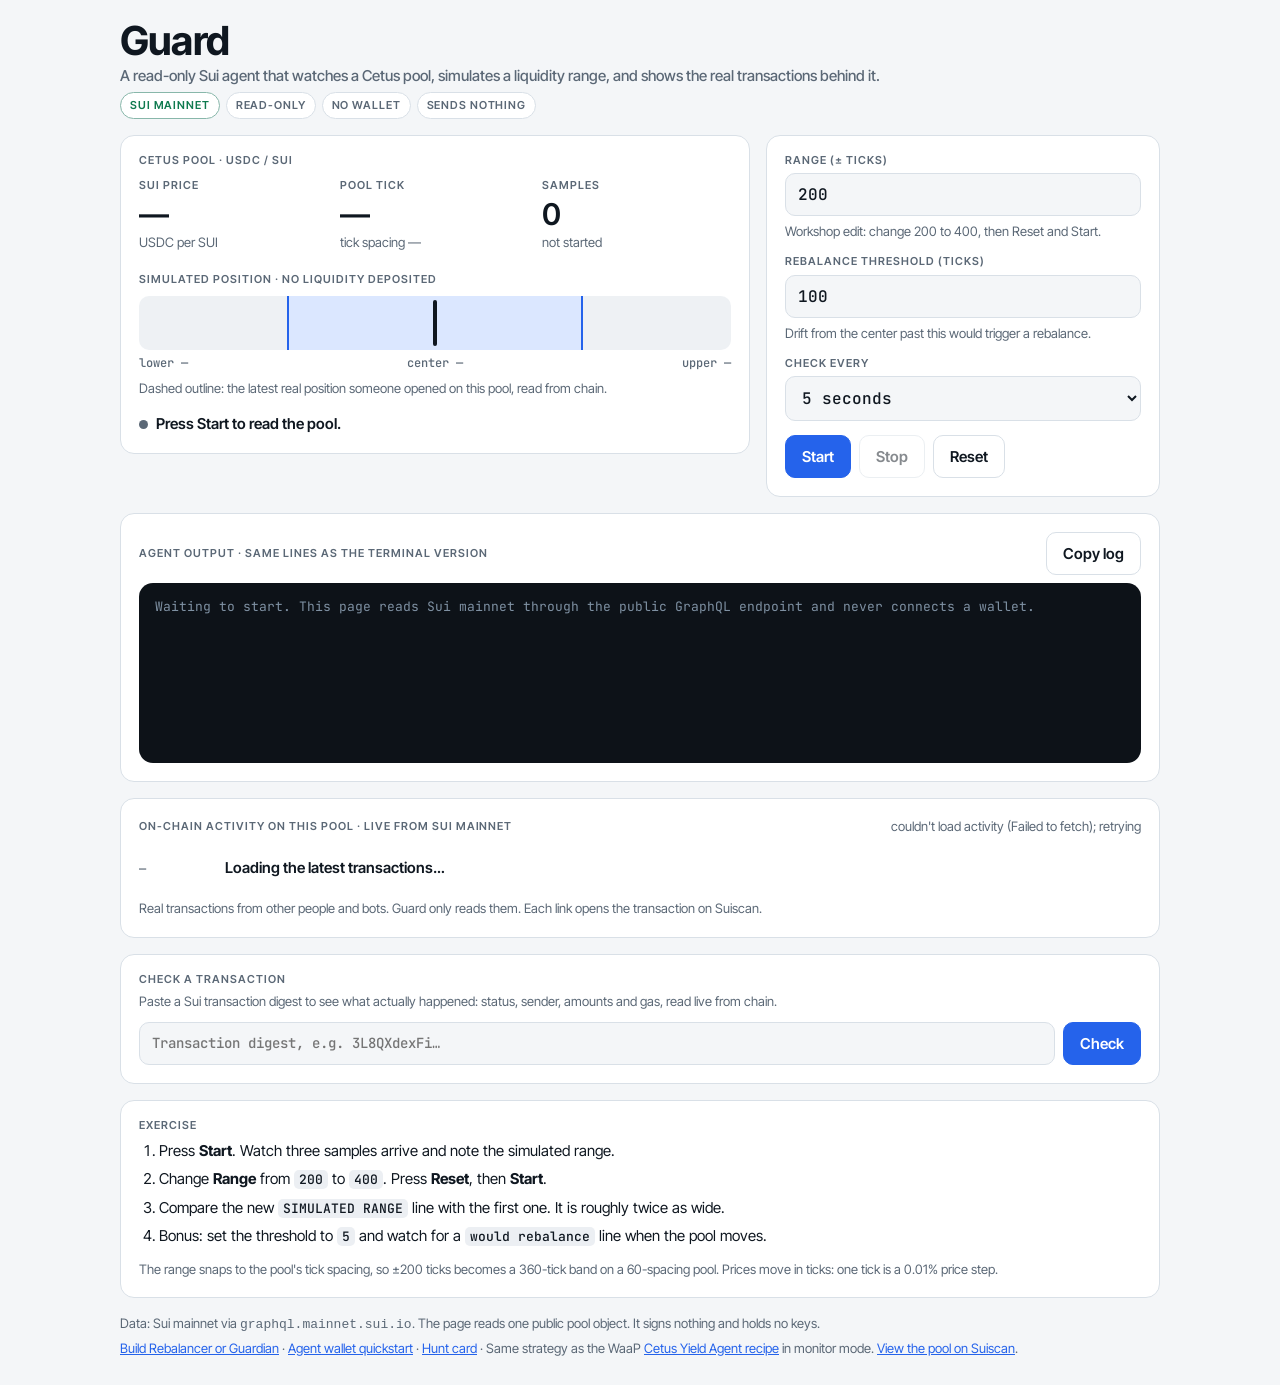
==== commit 85c9a769: "Prepare registration link and funding QR toggles for approval" ====
--- a/index.html
+++ b/index.html
@@ -215,7 +215,7 @@
 
   <footer>
     <span>Data: Sui mainnet via <code>graphql.mainnet.sui.io</code>. The page reads one public pool object. It signs nothing and holds no keys.</span>
-    <span><a href="cli.html">Agent wallet quickstart</a> · <a href="hunt.html">Hunt card</a> · Same strategy as the WaaP <a href="https://docs.waap.human.tech/recipes" target="_blank" rel="noopener">Cetus Yield Agent recipe</a> in monitor mode. <a id="poolLink" href="https://suiscan.xyz/mainnet/object/0xb8d7d9e66a60c239e7a60110efcf8de6c705580ed924d0dde141f4a0e2c90105" target="_blank" rel="noopener">View the pool on Suiscan</a>.</span>
+    <span><a href="build.html">Build Rebalancer or Guardian</a> · <a href="cli.html">Agent wallet quickstart</a> · <a href="hunt.html">Hunt card</a> · Same strategy as the WaaP <a href="https://docs.waap.human.tech/recipes" target="_blank" rel="noopener">Cetus Yield Agent recipe</a> in monitor mode. <a id="poolLink" href="https://suiscan.xyz/mainnet/object/0xb8d7d9e66a60c239e7a60110efcf8de6c705580ed924d0dde141f4a0e2c90105" target="_blank" rel="noopener">View the pool on Suiscan</a>.</span>
   </footer>
 </div>
 
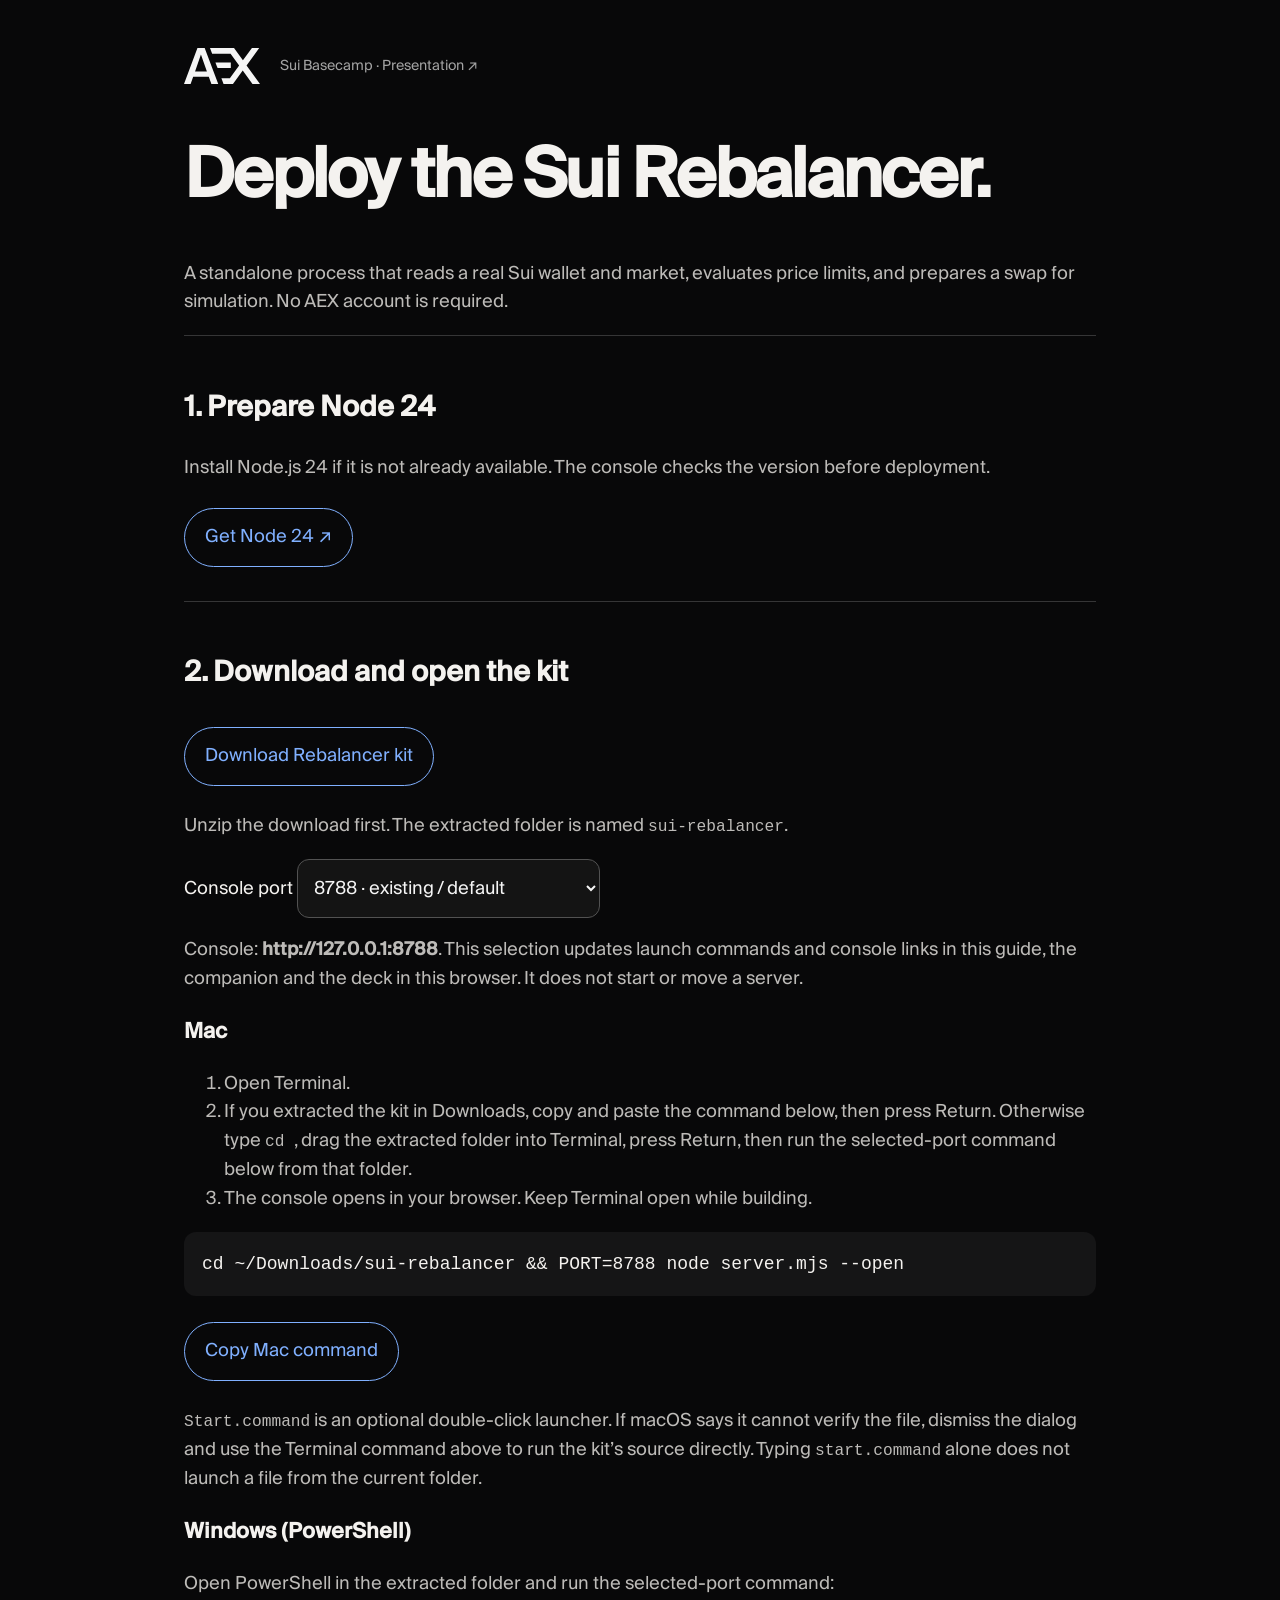
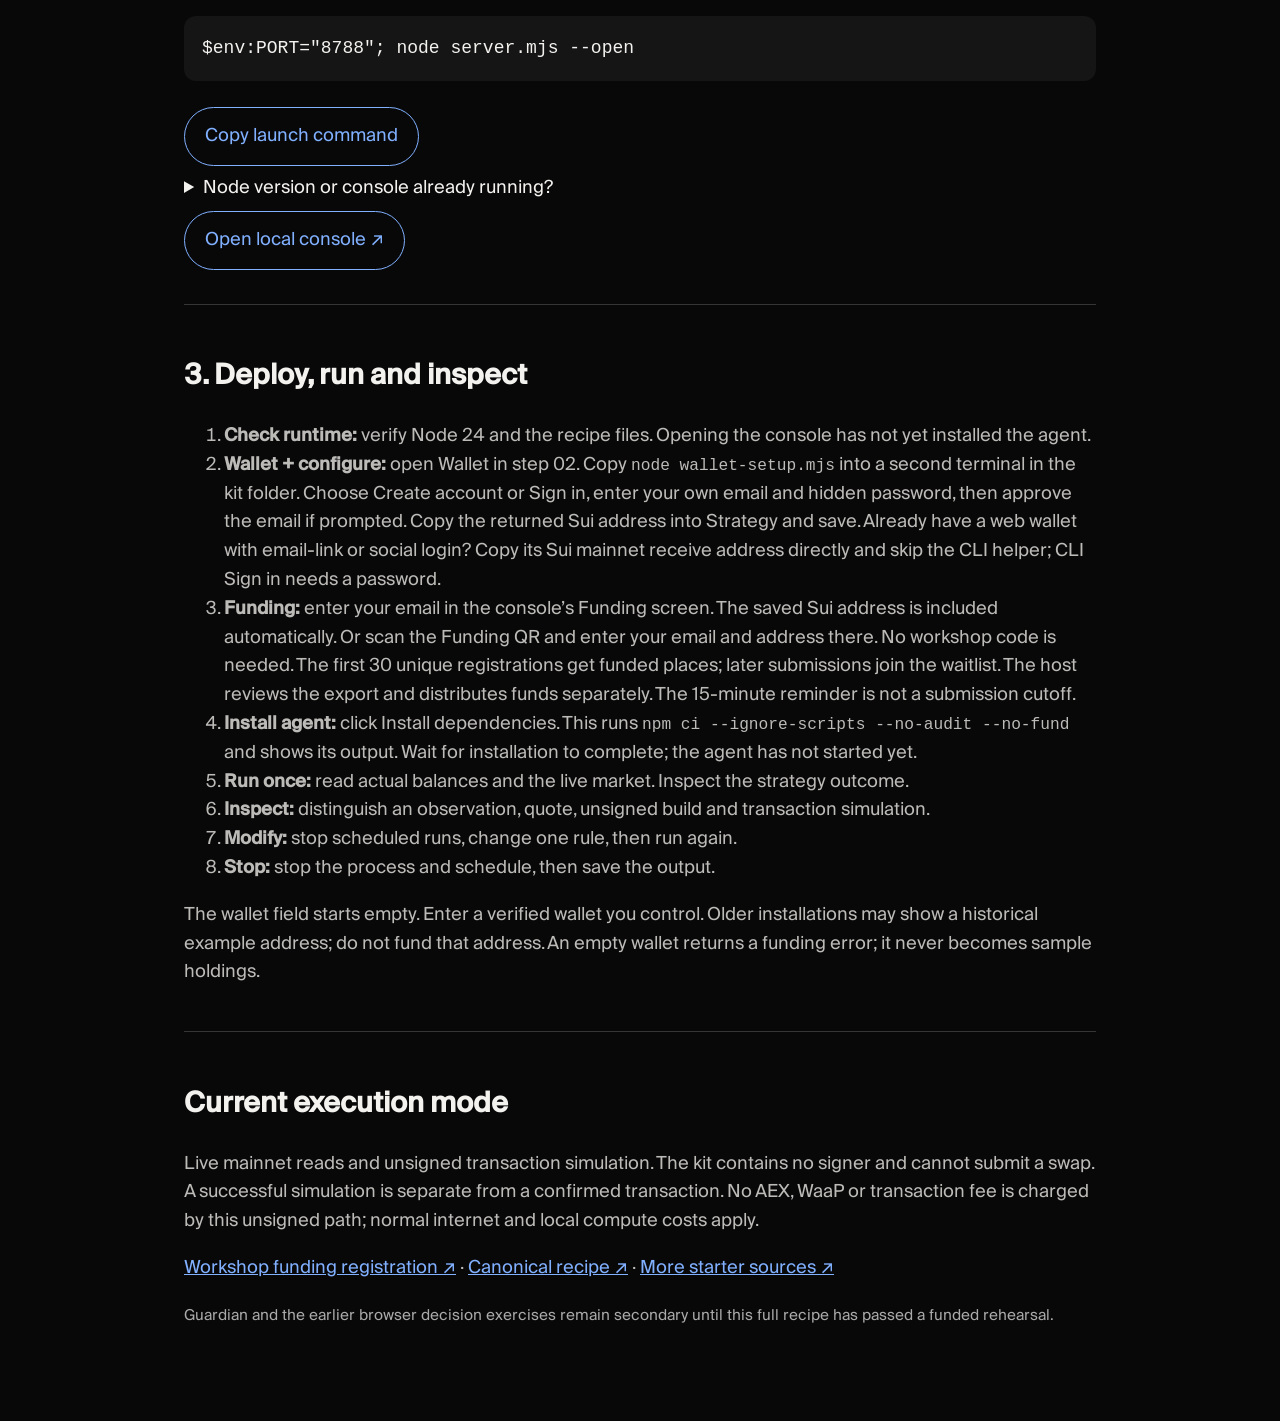
==== commit 1cf423e6: "Remove obsolete Pool Watcher from workshop flow" ====
--- a/index.html
+++ b/index.html
@@ -1,546 +1,2 @@
 <!doctype html>
-<html lang="en">
-<head>
-<meta charset="utf-8">
-<meta name="viewport" content="width=device-width,initial-scale=1,viewport-fit=cover">
-<title>Guard Pool Watcher</title>
-<meta name="description" content="A read-only Sui agent that watches a Cetus pool and simulates a liquidity range. No wallet, no transactions.">
-<link rel="preconnect" href="https://fonts.googleapis.com">
-<link rel="preconnect" href="https://fonts.gstatic.com" crossorigin>
-<link rel="stylesheet" href="https://fonts.googleapis.com/css2?family=Inter+Tight:wght@400;500;600;700&family=JetBrains+Mono:wght@400;600&display=swap">
-<style>
-/* Layout: instrument panel. Readout + range gauge on top, controls beside, terminal log below. */
-:root {
-  --bg: #f4f6f8;
-  --panel: #ffffff;
-  --ink: #0f1720;
-  --muted: #5b6876;
-  --line: #d9e0e7;
-  --accent: #2563eb;      /* Sui-adjacent blue, used sparingly */
-  --band: #dbe7ff;
-  --ok: #0f7a4f;
-  --warn: #b45309;
-  --term-bg: #0d1218;
-  --term-ink: #d6e2ee;
-  --term-dim: #7f91a3;
-  --font-ui: "Inter Tight", ui-sans-serif, system-ui, -apple-system, "Segoe UI", sans-serif;
-  --font-mono: "JetBrains Mono", ui-monospace, SFMono-Regular, Menlo, Consolas, monospace;
-  color-scheme: light;
-}
-@media (prefers-color-scheme: dark) {
-  :root:not([data-theme="light"]) {
-    --bg: #0a0e13; --panel: #121820; --ink: #e8eef4; --muted: #93a3b3; --line: #243040;
-    --accent: #6ea0ff; --band: #1b2a44; --ok: #34d399; --warn: #fbbf24;
-    --term-bg: #05080b; --term-ink: #d6e2ee; --term-dim: #6f8193; color-scheme: dark;
-  }
-}
-:root[data-theme="dark"] {
-  --bg: #0a0e13; --panel: #121820; --ink: #e8eef4; --muted: #93a3b3; --line: #243040;
-  --accent: #6ea0ff; --band: #1b2a44; --ok: #34d399; --warn: #fbbf24;
-  --term-bg: #05080b; --term-ink: #d6e2ee; --term-dim: #6f8193; color-scheme: dark;
-}
-* { box-sizing: border-box; }
-html, body { margin: 0; }
-body {
-  background: var(--bg); color: var(--ink); font-family: var(--font-ui);
-  font-size: 15px; line-height: 1.5; padding-inline: 16px;
-  padding-block: calc(20px + env(safe-area-inset-top, 0px)) calc(28px + env(safe-area-inset-bottom, 0px));
-}
-.wrap { max-width: 1040px; margin: 0 auto; display: grid; gap: 16px; }
-header { display: flex; flex-wrap: wrap; align-items: baseline; justify-content: space-between; gap: 8px 16px; }
-h1 { font-size: clamp(28px, 4vw, 40px); line-height: 1.05; margin: 0; letter-spacing: -0.02em; text-wrap: balance; }
-h1 small { display: block; font-size: 15px; font-weight: 500; color: var(--muted); letter-spacing: 0; margin-top: 6px; }
-.chips { display: flex; flex-wrap: wrap; gap: 6px; }
-.chip { font: 600 11px/1 var(--font-ui); text-transform: uppercase; letter-spacing: .08em; padding: 7px 9px; border-radius: 999px; border: 1px solid var(--line); color: var(--muted); background: var(--panel); }
-.chip.live { color: var(--ok); border-color: color-mix(in srgb, var(--ok) 40%, var(--line)); }
-.grid { display: grid; grid-template-columns: 1.6fr 1fr; gap: 16px; align-items: start; }
-@media (max-width: 760px) { .grid { grid-template-columns: 1fr; } }
-.panel { background: var(--panel); border: 1px solid var(--line); border-radius: 14px; padding: 18px; min-width: 0; }
-.label { font: 600 11px/1.2 var(--font-ui); text-transform: uppercase; letter-spacing: .09em; color: var(--muted); }
-.readout { display: grid; grid-template-columns: repeat(3, minmax(0, 1fr)); gap: 12px; }
-@media (max-width: 460px) { .readout { grid-template-columns: repeat(2, minmax(0, 1fr)); } }
-.metric .v { font: 600 clamp(22px, 3.2vw, 30px)/1.1 var(--font-ui); font-variant-numeric: tabular-nums; margin-top: 6px; overflow-wrap: anywhere; }
-.metric .s { color: var(--muted); font-size: 13px; margin-top: 2px; }
-.gauge { margin-top: 20px; }
-.track { position: relative; height: 54px; margin-top: 10px; border-radius: 10px; background: color-mix(in srgb, var(--line) 45%, transparent); overflow: hidden; }
-.bandfill { position: absolute; top: 0; bottom: 0; background: var(--band); border-left: 2px solid var(--accent); border-right: 2px solid var(--accent); transition: left .4s, width .4s; }
-.center { position: absolute; top: 8px; bottom: 8px; width: 0; border-left: 1px dashed var(--muted); transition: left .4s; }
-.marker { position: absolute; top: 4px; bottom: 4px; width: 4px; margin-left: -2px; border-radius: 2px; background: var(--ink); transition: left .4s; }
-.ticks { display: flex; justify-content: space-between; font: 500 12px/1.3 var(--font-mono); color: var(--muted); margin-top: 6px; font-variant-numeric: tabular-nums; gap: 8px; }
-.status { margin-top: 14px; font-weight: 600; display: flex; align-items: center; gap: 8px; flex-wrap: wrap; }
-.dot { width: 9px; height: 9px; border-radius: 50%; background: var(--muted); flex: none; }
-.status.ok .dot { background: var(--ok); } .status.ok { color: var(--ok); }
-.status.warn .dot { background: var(--warn); } .status.warn { color: var(--warn); }
-form { display: grid; gap: 14px; }
-.field { display: grid; gap: 6px; }
-.field input, .field select { font: 500 16px var(--font-mono); padding: 10px 12px; border-radius: 10px; border: 1px solid var(--line); background: var(--bg); color: var(--ink); width: 100%; min-width: 0; }
-.field input:focus-visible, .field select:focus-visible, button:focus-visible { outline: 2px solid var(--accent); outline-offset: 2px; }
-.hint { color: var(--muted); font-size: 13px; }
-.buttons { display: flex; flex-wrap: wrap; gap: 8px; }
-button { font: 600 15px var(--font-ui); padding: 11px 16px; border-radius: 10px; border: 1px solid var(--line); background: var(--panel); color: var(--ink); cursor: pointer; }
-button.primary { background: var(--accent); border-color: var(--accent); color: #fff; }
-button:disabled { opacity: .5; cursor: default; }
-.term { background: var(--term-bg); color: var(--term-ink); border-radius: 14px; padding: 14px 16px; font: 13px/1.6 var(--font-mono); min-height: 180px; max-height: 340px; overflow: auto; white-space: pre-wrap; overflow-wrap: anywhere; }
-.term .dim { color: var(--term-dim); }
-.term .hot { color: #fbbf24; }
-.termhead { display: flex; justify-content: space-between; align-items: center; gap: 8px; margin-bottom: 8px; }
-ol.steps { margin: 8px 0 0; padding-left: 20px; display: grid; gap: 6px; }
-ol.steps code, p code { font: 500 13px var(--font-mono); background: color-mix(in srgb, var(--line) 50%, transparent); padding: 1px 5px; border-radius: 5px; }
-.realband { position: absolute; top: 15px; bottom: 15px; border: 2px dashed var(--ok); border-radius: 6px; transition: left .4s, width .4s; }
-.real { margin-top: 8px; font-size: 13px; color: var(--muted); }
-.real b { color: var(--ok); font-weight: 600; }
-.acts { list-style: none; margin: 10px 0 0; padding: 0; display: grid; }
-.acts li { display: grid; grid-template-columns: 74px minmax(0, 1fr) auto; gap: 4px 12px; align-items: baseline; padding: 10px 0; border-top: 1px solid var(--line); }
-.acts li:first-child { border-top: 0; }
-.acts .t { font: 500 12px var(--font-mono); color: var(--muted); font-variant-numeric: tabular-nums; }
-.acts .what { font-weight: 600; min-width: 0; overflow-wrap: anywhere; }
-.acts .what span { display: block; font-weight: 400; color: var(--muted); font-size: 13px; }
-.acts a { white-space: nowrap; font-size: 13px; }
-@media (max-width: 460px) { .acts li { grid-template-columns: 1fr auto; } .acts .t { grid-column: 1 / -1; } }
-.txrow { display: flex; gap: 8px; flex-wrap: wrap; margin-top: 10px; }
-.txrow input { flex: 1 1 260px; min-width: 0; font: 500 14px var(--font-mono); padding: 10px 12px; border-radius: 10px; border: 1px solid var(--line); background: var(--bg); color: var(--ink); }
-.txrow input:focus-visible { outline: 2px solid var(--accent); outline-offset: 2px; }
-.kv { display: grid; grid-template-columns: max-content minmax(0, 1fr); gap: 6px 14px; margin-top: 12px; font-size: 14px; }
-.kv dt { color: var(--muted); }
-.kv dd { margin: 0; min-width: 0; overflow-wrap: anywhere; font-variant-numeric: tabular-nums; }
-.pill { display: inline-block; font: 600 11px/1 var(--font-ui); letter-spacing: .06em; text-transform: uppercase; padding: 5px 8px; border-radius: 999px; }
-.pill.ok { color: var(--ok); border: 1px solid var(--ok); } .pill.bad { color: var(--warn); border: 1px solid var(--warn); }
-footer { color: var(--muted); font-size: 13px; display: grid; gap: 4px; }
-footer a, .panel a { color: var(--accent); }
-@media (prefers-reduced-motion: reduce) { .bandfill, .center, .marker { transition: none; } }
-</style>
-</head>
-<body>
-<div class="wrap">
-  <header>
-    <h1>Guard
-      <small>A read-only Sui agent that watches a Cetus pool, simulates a liquidity range, and shows the real transactions behind it.</small>
-    </h1>
-    <div class="chips" aria-label="Safety">
-      <span class="chip live" id="netChip">Sui mainnet</span>
-      <span class="chip">Read-only</span>
-      <span class="chip">No wallet</span>
-      <span class="chip">Sends nothing</span>
-    </div>
-  </header>
-
-  <div class="grid">
-    <section class="panel" aria-live="polite">
-      <div class="label" id="pairLabel">Cetus pool · USDC / SUI</div>
-      <div class="readout" style="margin-top:12px">
-        <div class="metric"><div class="label">SUI price</div><div class="v" id="price">—</div><div class="s" id="priceSub">USDC per SUI</div></div>
-        <div class="metric"><div class="label">Pool tick</div><div class="v" id="tick">—</div><div class="s" id="tickSub">tick spacing —</div></div>
-        <div class="metric"><div class="label">Samples</div><div class="v" id="samples">0</div><div class="s" id="lastRead">not started</div></div>
-      </div>
-      <div class="gauge">
-        <div class="label">Simulated position · no liquidity deposited</div>
-        <div class="track" id="track" role="img" aria-label="Simulated range and current tick">
-          <div class="bandfill" id="band" style="left:25%;width:50%"></div>
-          <div class="realband" id="realBand" hidden></div>
-          <div class="center" id="centerLine" style="left:50%"></div>
-          <div class="marker" id="marker" style="left:50%"></div>
-        </div>
-        <div class="ticks"><span id="lowerT">lower —</span><span id="centerT">center —</span><span id="upperT">upper —</span></div>
-        <div class="real" id="realLine">Dashed outline: the latest real position someone opened on this pool, read from chain.</div>
-      </div>
-      <div class="status" id="status"><span class="dot"></span><span id="statusText">Press Start to read the pool.</span></div>
-    </section>
-
-    <section class="panel">
-      <form id="cfg" autocomplete="off">
-        <div class="field">
-          <label class="label" for="range">Range (± ticks)</label>
-          <input id="range" type="number" inputmode="numeric" min="20" max="5000" step="20" value="200">
-          <span class="hint">Workshop edit: change 200 to 400, then Reset and Start.</span>
-        </div>
-        <div class="field">
-          <label class="label" for="threshold">Rebalance threshold (ticks)</label>
-          <input id="threshold" type="number" inputmode="numeric" min="1" max="5000" step="1" value="100">
-          <span class="hint">Drift from the center past this would trigger a rebalance.</span>
-        </div>
-        <div class="field">
-          <label class="label" for="interval">Check every</label>
-          <select id="interval">
-            <option value="5000" selected>5 seconds</option>
-            <option value="10000">10 seconds</option>
-            <option value="30000">30 seconds</option>
-          </select>
-        </div>
-        <div class="buttons">
-          <button type="button" class="primary" id="startBtn">Start</button>
-          <button type="button" id="stopBtn" disabled>Stop</button>
-          <button type="button" id="resetBtn">Reset</button>
-        </div>
-      </form>
-    </section>
-  </div>
-
-  <section class="panel">
-    <div class="termhead">
-      <div class="label">Agent output · same lines as the terminal version</div>
-      <button type="button" id="copyBtn">Copy log</button>
-    </div>
-    <div class="term" id="term" tabindex="0" aria-label="Agent log"><span class="dim">Waiting to start. This page reads Sui mainnet through the public GraphQL endpoint and never connects a wallet.</span></div>
-  </section>
-
-  <section class="panel">
-    <div class="termhead">
-      <div class="label">On-chain activity on this pool · live from Sui mainnet</div>
-      <span class="hint" id="actMeta">refreshes every 15 seconds</span>
-    </div>
-    <ul class="acts" id="acts"><li><span class="t">—</span><span class="what">Loading the latest transactions…</span><span></span></li></ul>
-    <p class="hint" style="margin:10px 0 0">Real transactions from other people and bots. Guard only reads them. Each link opens the transaction on Suiscan.</p>
-  </section>
-
-  <section class="panel" id="check">
-    <div class="label">Check a transaction</div>
-    <p class="hint" style="margin:6px 0 0">Paste a Sui transaction digest to see what actually happened: status, sender, amounts and gas, read live from chain.</p>
-    <form class="txrow" id="txForm" autocomplete="off">
-      <input id="txInput" type="text" inputmode="text" spellcheck="false" placeholder="Transaction digest, e.g. 3L8QXdexFi…" aria-label="Transaction digest">
-      <button type="submit" class="primary">Check</button>
-    </form>
-    <div id="txOut" aria-live="polite"></div>
-  </section>
-
-  <section class="panel">
-    <div class="label">Exercise</div>
-    <ol class="steps">
-      <li>Press <b>Start</b>. Watch three samples arrive and note the simulated range.</li>
-      <li>Change <b>Range</b> from <code>200</code> to <code>400</code>. Press <b>Reset</b>, then <b>Start</b>.</li>
-      <li>Compare the new <code>SIMULATED RANGE</code> line with the first one. It is roughly twice as wide.</li>
-      <li>Bonus: set the threshold to <code>5</code> and watch for a <code>would rebalance</code> line when the pool moves.</li>
-    </ol>
-    <p class="hint" style="margin:12px 0 0">The range snaps to the pool's tick spacing, so ±200 ticks becomes a 360-tick band on a 60-spacing pool. Prices move in ticks: one tick is a 0.01% price step.</p>
-  </section>
-
-  <footer>
-    <span>Data: Sui mainnet via <code>graphql.mainnet.sui.io</code>. The page reads one public pool object. It signs nothing and holds no keys.</span>
-    <span><a href="build.html">Build Rebalancer or Guardian</a> · <a href="cli.html">Agent wallet quickstart</a> · <a href="hunt.html">Hunt card</a> · Same strategy as the WaaP <a href="https://docs.waap.human.tech/recipes" target="_blank" rel="noopener">Cetus Yield Agent recipe</a> in monitor mode. <a id="poolLink" href="https://suiscan.xyz/mainnet/object/0xb8d7d9e66a60c239e7a60110efcf8de6c705580ed924d0dde141f4a0e2c90105" target="_blank" rel="noopener">View the pool on Suiscan</a>.</span>
-  </footer>
-</div>
-
-<script>
-(() => {
-  const GQL = "https://graphql.mainnet.sui.io/graphql";
-  const POOL = "0xb8d7d9e66a60c239e7a60110efcf8de6c705580ed924d0dde141f4a0e2c90105";
-  const $ = (id) => document.getElementById(id);
-  const term = $("term");
-  const EXP = "https://suiscan.xyz/mainnet";
-  const TXNET = new URLSearchParams(location.search).get("net") === "testnet" ? "testnet" : "mainnet";
-  const TX_GQL = TXNET === "testnet" ? "https://graphql.testnet.sui.io/graphql" : GQL;
-  const TX_EXP = "https://suiscan.xyz/" + TXNET;
-  let timer = null, samples = 0, sim = null, meta = null, lastTick = null, busy = false, realPos = null;
-  const coinCache = {};
-
-  function link(href, text) {
-    const a = document.createElement("a");
-    a.href = href; a.target = "_blank"; a.rel = "noopener"; a.textContent = text;
-    return a;
-  }
-  const short = (s) => s.slice(0, 6) + "…" + s.slice(-4);
-
-  const toI32 = (bits) => { const n = Number(bits); return n >= 2 ** 31 ? n - 2 ** 32 : n; };
-  const align = (t, s) => Math.round(t / s) * s;   // matches the recipe's monitor mode
-  const fmt = (n) => n.toLocaleString("en-US");
-
-  function line(text, cls) {
-    if (term.dataset.started !== "1") { term.textContent = ""; term.dataset.started = "1"; }
-    const el = document.createElement("div");
-    if (cls) el.className = cls;
-    el.textContent = text;
-    term.appendChild(el);
-    term.scrollTop = term.scrollHeight;
-  }
-
-  async function gql(query, endpoint) {
-    const res = await fetch(endpoint || GQL, { method: "POST", headers: { "Content-Type": "application/json" }, body: JSON.stringify({ query }) });
-    if (!res.ok) throw new Error("HTTP " + res.status);
-    const j = await res.json();
-    if (j.errors) throw new Error(j.errors[0].message);
-    return j.data;
-  }
-
-  async function loadMeta() {
-    const d = await gql(`{ object(address: "${POOL}") { asMoveObject { contents { type { repr } } } } }`);
-    const repr = d.object.asMoveObject.contents.type.repr;
-    const m = repr.match(/<(.+),\s*(.+)>$/);
-    const [a, b] = [m[1].trim(), m[2].trim()];
-    const md = await gql(`{ a: coinMetadata(coinType: "${a}") { decimals symbol } b: coinMetadata(coinType: "${b}") { decimals symbol } }`);
-    return { a: md.a, b: md.b };
-  }
-
-  async function readPool() {
-    const d = await gql(`{ object(address: "${POOL}") { asMoveObject { contents { json } } } checkpoint { sequenceNumber timestamp } }`);
-    const f = d.object.asMoveObject.contents.json;
-    return {
-      tick: toI32(f.current_tick_index.bits),
-      spacing: Number(f.tick_spacing),
-      sqrt: BigInt(f.current_sqrt_price),
-      checkpoint: d.checkpoint.sequenceNumber,
-      at: d.checkpoint.timestamp,
-    };
-  }
-
-  function priceBPerA(sqrt) {
-    // Cetus stores sqrt(price) as Q64.64; price = (sqrt / 2^64)^2 * 10^(decA - decB)
-    const s = Number(sqrt) / 2 ** 64;
-    return s * s * 10 ** (meta.a.decimals - meta.b.decimals);
-  }
-
-  function render(p, cfg) {
-    const pb = priceBPerA(p.sqrt);                     // B per A
-    const suiIsB = meta.b.symbol === "SUI";
-    const suiPrice = suiIsB ? 1 / pb : pb;             // quote SUI in the other coin
-    $("price").textContent = suiPrice.toFixed(4);
-    $("priceSub").textContent = `${suiIsB ? meta.a.symbol : meta.b.symbol} per SUI`;
-    $("tick").textContent = fmt(p.tick);
-    $("tickSub").textContent = `tick spacing ${p.spacing}`;
-    $("samples").textContent = samples;
-    const cp = $("lastRead"); cp.textContent = "";
-    cp.append("checkpoint ", link(EXP + "/checkpoint/" + p.checkpoint, fmt(Number(p.checkpoint))));
-    if (!sim) return;
-    const pad = Math.max(cfg.range * 0.6, 60);
-    const lo = sim.lower - pad, hi = sim.upper + pad, span = hi - lo;
-    const pct = (t) => Math.min(100, Math.max(0, ((t - lo) / span) * 100));
-    if (realPos) {
-      $("realBand").hidden = false;
-      $("realBand").style.left = pct(realPos.lower) + "%";
-      $("realBand").style.width = Math.max(0.6, pct(realPos.upper) - pct(realPos.lower)) + "%";
-    }
-    $("band").style.left = pct(sim.lower) + "%";
-    $("band").style.width = (pct(sim.upper) - pct(sim.lower)) + "%";
-    $("centerLine").style.left = pct(sim.center) + "%";
-    $("marker").style.left = pct(p.tick) + "%";
-    $("lowerT").textContent = "lower " + fmt(sim.lower);
-    $("centerT").textContent = "center " + fmt(sim.center);
-    $("upperT").textContent = "upper " + fmt(sim.upper);
-  }
-
-  function setStatus(kind, text) {
-    $("status").className = "status " + (kind || "");
-    $("statusText").textContent = text;
-  }
-
-  function cfg() {
-    return {
-      range: Math.max(1, Number($("range").value) || 200),
-      threshold: Math.max(1, Number($("threshold").value) || 100),
-      interval: Number($("interval").value) || 5000,
-    };
-  }
-
-  async function cycle() {
-    if (busy) return;
-    busy = true;
-    const c = cfg();
-    try {
-      if (!meta) meta = await loadMeta();
-      const p = await readPool();
-      samples++;
-      line(`Pool tick: ${p.tick} | samples: ${samples}`);
-      if (!sim) {
-        sim = { lower: align(p.tick - c.range, p.spacing), upper: align(p.tick + c.range, p.spacing), center: p.tick };
-        line(`SIMULATED RANGE: ${sim.lower} → ${sim.upper}; no liquidity deposited`);
-        setStatus("ok", `In range · drift 0 · threshold ${c.threshold}`);
-      } else {
-        const drift = Math.abs(p.tick - sim.center);
-        const out = p.tick < sim.lower || p.tick > sim.upper;
-        if (out || drift > c.threshold) {
-          line(`would rebalance | drift ${drift} | threshold ${c.threshold}${out ? " | out of range" : ""}`, "hot");
-          sim = { lower: align(p.tick - c.range, p.spacing), upper: align(p.tick + c.range, p.spacing), center: p.tick };
-          line(`SIMULATED RANGE: ${sim.lower} → ${sim.upper}; no liquidity deposited`);
-          setStatus("warn", `Would rebalance · drift ${drift} > ${c.threshold}. Simulated range re-centered.`);
-        } else {
-          line(`In range | drift ${drift} | threshold ${c.threshold}`);
-          setStatus("ok", `In range · drift ${drift} · threshold ${c.threshold}`);
-        }
-      }
-      lastTick = p.tick;
-      render(p, c);
-      $("netChip").textContent = "Sui mainnet · live";
-    } catch (e) {
-      line(`ERROR: could not read Sui (${e.message}). Retrying at the next check.`, "hot");
-      setStatus("warn", "Can't reach Sui right now. Check the wifi; the page retries automatically.");
-      $("netChip").textContent = "Sui mainnet · offline";
-    } finally {
-      busy = false;
-    }
-  }
-
-  function start() {
-    if (timer) return;
-    const c = cfg();
-    line(`LIVE POOL READS | mainnet | monitor | range ±${c.range} ticks`, "dim");
-    $("startBtn").disabled = true; $("stopBtn").disabled = false;
-    ["range", "threshold", "interval"].forEach((id) => ($(id).disabled = true));
-    cycle();
-    timer = setInterval(cycle, c.interval);
-  }
-  function stop() {
-    clearInterval(timer); timer = null;
-    $("startBtn").disabled = false; $("stopBtn").disabled = true;
-    ["range", "threshold", "interval"].forEach((id) => ($(id).disabled = false));
-    line("stopped", "dim");
-  }
-  function reset() {
-    if (timer) stop();
-    sim = null; samples = 0;
-    $("samples").textContent = "0";
-    setStatus("", "Reset. Press Start to open a new simulated position.");
-    line("---- reset ----", "dim");
-  }
-
-  // ---------- On-chain activity: real transactions touching this pool ----------
-  const amt = (raw, dec) => {
-    const v = Number(raw) / 10 ** dec;
-    return v.toLocaleString("en-US", { maximumFractionDigits: v >= 100 ? 0 : v >= 1 ? 2 : 4 });
-  };
-  const pair = (j) => `${amt(j.amount_a, meta.a.decimals)} ${meta.a.symbol} + ${amt(j.amount_b, meta.b.decimals)} ${meta.b.symbol}`;
-  const rng = (j) => `${fmt(toI32(j.tick_lower.bits))} → ${fmt(toI32(j.tick_upper.bits))}`;
-  const RULES = [
-    ["SwapEvent", (j) => j.atob
-      ? ["Swap", `${amt(j.amount_in, meta.a.decimals)} ${meta.a.symbol} → ${amt(j.amount_out, meta.b.decimals)} ${meta.b.symbol}`]
-      : ["Swap", `${amt(j.amount_in, meta.b.decimals)} ${meta.b.symbol} → ${amt(j.amount_out, meta.a.decimals)} ${meta.a.symbol}`]],
-    ["AddLiquidityV2Event", (j) => ["Add liquidity", `range ${rng(j)} · ${pair(j)}`]],
-    ["AddLiquidityEvent", (j) => ["Add liquidity", `range ${rng(j)} · ${pair(j)}`]],
-    ["RemoveLiquidityV2Event", (j) => ["Remove liquidity", `range ${rng(j)} · ${pair(j)}`]],
-    ["RemoveLiquidityEvent", (j) => ["Remove liquidity", `range ${rng(j)} · ${pair(j)}`]],
-    ["OpenPositionEvent", (j) => ["Open position", `range ${rng(j)}`]],
-    ["ClosePositionEvent", () => ["Close position", ""]],
-    ["CollectFeeEvent", (j) => ["Collect fees", pair(j)]],
-    ["CollectRewardV2Event", () => ["Collect rewards", ""]],
-    ["CollectProtocolFeeEvent", (j) => ["Protocol fee", pair(j)]],
-  ];
-  function poolEvents(tx) {
-    return tx.effects.events.nodes.map((n) => n.contents)
-      .filter((c) => c.type.repr.includes("::pool::") && c.json && c.json.pool === POOL)
-      .map((c) => ({ kind: c.type.repr.split("::").pop(), json: c.json }));
-  }
-  function describe(evs) {
-    for (const [kind, fn] of RULES) {
-      const hit = evs.find((e) => e.kind === kind);
-      if (hit) { try { const [t, d] = fn(hit.json); return [t, d, evs.length - 1]; } catch { return [kind, "", evs.length - 1]; } }
-    }
-    return ["Uses this pool", "reads or routes through it", 0];
-  }
-
-  async function loadActivity() {
-    try {
-      if (!meta) meta = await loadMeta();
-      const d = await gql(`{ transactions(last: 50, filter: { affectedObject: "${POOL}" }) { nodes { digest sender { address } effects { status timestamp events(first: 50) { nodes { contents { type { repr } json } } } } } } }`);
-      const all = d.transactions.nodes.slice().reverse();     // newest first
-      const withEv = all.map((tx) => ({ tx, evs: poolEvents(tx) }));
-      const acting = withEv.filter((x) => x.evs.length).slice(0, 6);
-      const readers = withEv.filter((x) => !x.evs.length);
-      const ul = $("acts"); ul.textContent = "";
-      const txs = all;
-      for (const { tx, evs } of acting) {
-        const [title, detail, more] = describe(evs);
-        const posEv = evs.find((e) => e.kind === "OpenPositionEvent" || e.kind.startsWith("AddLiquidity"));
-        if (posEv && (!realPos || tx.effects.timestamp > realPos.at)) {
-          realPos = { lower: toI32(posEv.json.tick_lower.bits), upper: toI32(posEv.json.tick_upper.bits), digest: tx.digest, at: tx.effects.timestamp };
-        }
-        const li = document.createElement("li");
-        const t = document.createElement("span"); t.className = "t"; t.textContent = new Date(tx.effects.timestamp).toLocaleTimeString("en-GB");
-        const w = document.createElement("span"); w.className = "what";
-        w.textContent = title + (tx.effects.status === "SUCCESS" ? "" : " (failed)");
-        const sub = document.createElement("span");
-        sub.append(detail ? detail + " · " : "", "by ", link(EXP + "/account/" + tx.sender.address, short(tx.sender.address)), more > 0 ? ` · +${more} more pool actions` : "");
-        w.appendChild(sub);
-        const a = link(EXP + "/tx/" + tx.digest, "Suiscan ↗");
-        li.append(t, w, a); ul.appendChild(li);
-      }
-      if (readers.length) {
-        const li = document.createElement("li");
-        const t = document.createElement("span"); t.className = "t"; t.textContent = "also";
-        const w = document.createElement("span"); w.className = "what";
-        w.textContent = `${readers.length} more transactions read this pool`;
-        const sub = document.createElement("span");
-        sub.textContent = "Trading bots and aggregators checking its price without changing liquidity.";
-        w.appendChild(sub);
-        li.append(t, w, link(EXP + "/tx/" + readers[0].tx.digest, "example ↗")); ul.appendChild(li);
-      }
-      if (!acting.length && !readers.length) ul.textContent = "No recent transactions found.";
-      if (txs.length) {
-        const span = (new Date(txs[0].effects.timestamp) - new Date(txs[txs.length - 1].effects.timestamp)) / 1000;
-        $("actMeta").textContent = `${txs.length} transactions in the last ${Math.max(1, Math.round(span))}s · refreshes every 15s`;
-      }
-      if (realPos) {
-        const rl = $("realLine"); rl.textContent = "";
-        rl.append("Dashed outline: a real position opened on this pool at ",
-          Object.assign(document.createElement("b"), { textContent: `${fmt(realPos.lower)} → ${fmt(realPos.upper)}` }),
-          " · ", link(EXP + "/tx/" + realPos.digest, "see the transaction ↗"));
-      }
-    } catch (e) {
-      $("actMeta").textContent = "couldn't load activity (" + e.message + "); retrying";
-    }
-  }
-
-  // ---------- Check a transaction by digest ----------
-  async function coin(type) {
-    if (coinCache[type]) return coinCache[type];
-    try {
-      const d = await gql(`{ coinMetadata(coinType: "${type}") { decimals symbol } }`, TX_GQL);
-      coinCache[type] = d.coinMetadata || { decimals: 0, symbol: type.split("::").pop() };
-    } catch { coinCache[type] = { decimals: 0, symbol: type.split("::").pop() }; }
-    return coinCache[type];
-  }
-  async function checkTx(digest) {
-    const out = $("txOut"); out.textContent = "";
-    digest = digest.trim();
-    if (!/^[1-9A-HJ-NP-Za-km-z]{43,44}$/.test(digest)) { out.append(Object.assign(document.createElement("p"), { className: "hint", textContent: "That doesn't look like a Sui transaction digest. It is 43 or 44 letters and digits." })); return; }
-    out.append(Object.assign(document.createElement("p"), { className: "hint", textContent: "Reading from Sui…" }));
-    try {
-      if (!meta) meta = await loadMeta();
-      const d = await gql(`{ transaction(digest: "${digest}") { digest sender { address } effects { status timestamp checkpoint { sequenceNumber } gasEffects { gasSummary { computationCost storageCost storageRebate } } balanceChanges(first: 20) { nodes { owner { address } amount coinType { repr } } } events(first: 50) { nodes { contents { type { repr } json } } } } } }`, TX_GQL);
-      out.textContent = "";
-      const tx = d.transaction;
-      if (!tx) { out.append(Object.assign(document.createElement("p"), { className: "hint", textContent: `Not found on Sui ${TXNET}. Check the digest and network, or wait a few seconds if it was just sent.` })); return; }
-      const e = tx.effects, g = e.gasEffects.gasSummary;
-            const dl = document.createElement("dl"); dl.className = "kv";
-      const row = (k, v) => { const dt = document.createElement("dt"); dt.textContent = k; const dd = document.createElement("dd"); dd.append(...[].concat(v)); dl.append(dt, dd); };
-      row("Status", Object.assign(document.createElement("span"), { className: "pill " + (e.status === "SUCCESS" ? "ok" : "bad"), textContent: e.status === "SUCCESS" ? "Success" : "Failed" }));
-      row("Time", new Date(e.timestamp).toLocaleString("en-GB"));
-      row("Network", "Sui " + TXNET);
-      row("Checkpoint", link(TX_EXP + "/checkpoint/" + e.checkpoint.sequenceNumber, fmt(Number(e.checkpoint.sequenceNumber))));
-      row("Sender", link(TX_EXP + "/account/" + tx.sender.address, short(tx.sender.address)));
-      const comp = Number(g.computationCost) / 1e9, stor = (Number(g.storageCost) - Number(g.storageRebate)) / 1e9;
-      row("Gas", `${comp.toFixed(6)} SUI compute · storage ${stor >= 0 ? stor.toFixed(6) + " SUI" : "refund " + (-stor).toFixed(6) + " SUI"}`);
-      for (const b of e.balanceChanges.nodes.slice(0, 8)) {
-        const m = await coin(b.coinType.repr), v = Number(b.amount) / 10 ** m.decimals;
-        row("Balance change", [b.owner ? link(TX_EXP + "/account/" + b.owner.address, short(b.owner.address)) : "object", ` ${v > 0 ? "+" : ""}${v.toLocaleString("en-US", { maximumFractionDigits: 6 })} ${m.symbol}`]);
-      }
-      const evs = poolEvents(tx);
-      if (evs.length) { const [t, dsc] = describe(evs); row("On this pool", `${t}${dsc ? " · " + dsc : ""}`); }
-      row("Explorer", link(TX_EXP + "/tx/" + tx.digest, "Open on Suiscan ↗"));
-      out.appendChild(dl);
-    } catch (err) {
-      out.textContent = "";
-      out.append(Object.assign(document.createElement("p"), { className: "hint", textContent: "Couldn't read Sui right now (" + err.message + "). Try again in a moment." }));
-    }
-  }
-  $("txForm").addEventListener("submit", (ev) => { ev.preventDefault(); checkTx($("txInput").value); });
-
-  loadActivity();
-  setInterval(loadActivity, 15000);
-
-  // Optional presets for QR links: ?range=400&threshold=5&autostart=1&tx=<digest>
-  const q = new URLSearchParams(location.search);
-  if (q.get("range")) $("range").value = q.get("range");
-  if (q.get("threshold")) $("threshold").value = q.get("threshold");
-  if (q.get("autostart") === "1") setTimeout(start, 0);
-  if (q.get("tx")) { $("txInput").value = q.get("tx"); checkTx(q.get("tx")); }
-
-  $("startBtn").addEventListener("click", start);
-  $("stopBtn").addEventListener("click", stop);
-  $("resetBtn").addEventListener("click", reset);
-  $("copyBtn").addEventListener("click", async () => {
-    const text = term.innerText;
-    try { await navigator.clipboard.writeText(text); $("copyBtn").textContent = "Copied"; }
-    catch { const r = document.createRange(); r.selectNodeContents(term); const s = getSelection(); s.removeAllRanges(); s.addRange(r); $("copyBtn").textContent = "Selected"; }
-    setTimeout(() => ($("copyBtn").textContent = "Copy log"), 1500);
-  });
-})();
-</script>
-</body>
-</html>
+<html lang="en"><head><meta charset="utf-8"><meta name="viewport" content="width=device-width,initial-scale=1"><title>AEX · Sui Rebalancer workshop</title><meta http-equiv="refresh" content="0;url=deploy.html"><link rel="canonical" href="https://holonym-foundation.github.io/basecamp-builder-lab/deploy.html"></head><body><p><a href="deploy.html">Open the Sui Rebalancer build guide</a></p><script>location.replace(new URL('deploy.html',location.href).href);</script></body></html>
